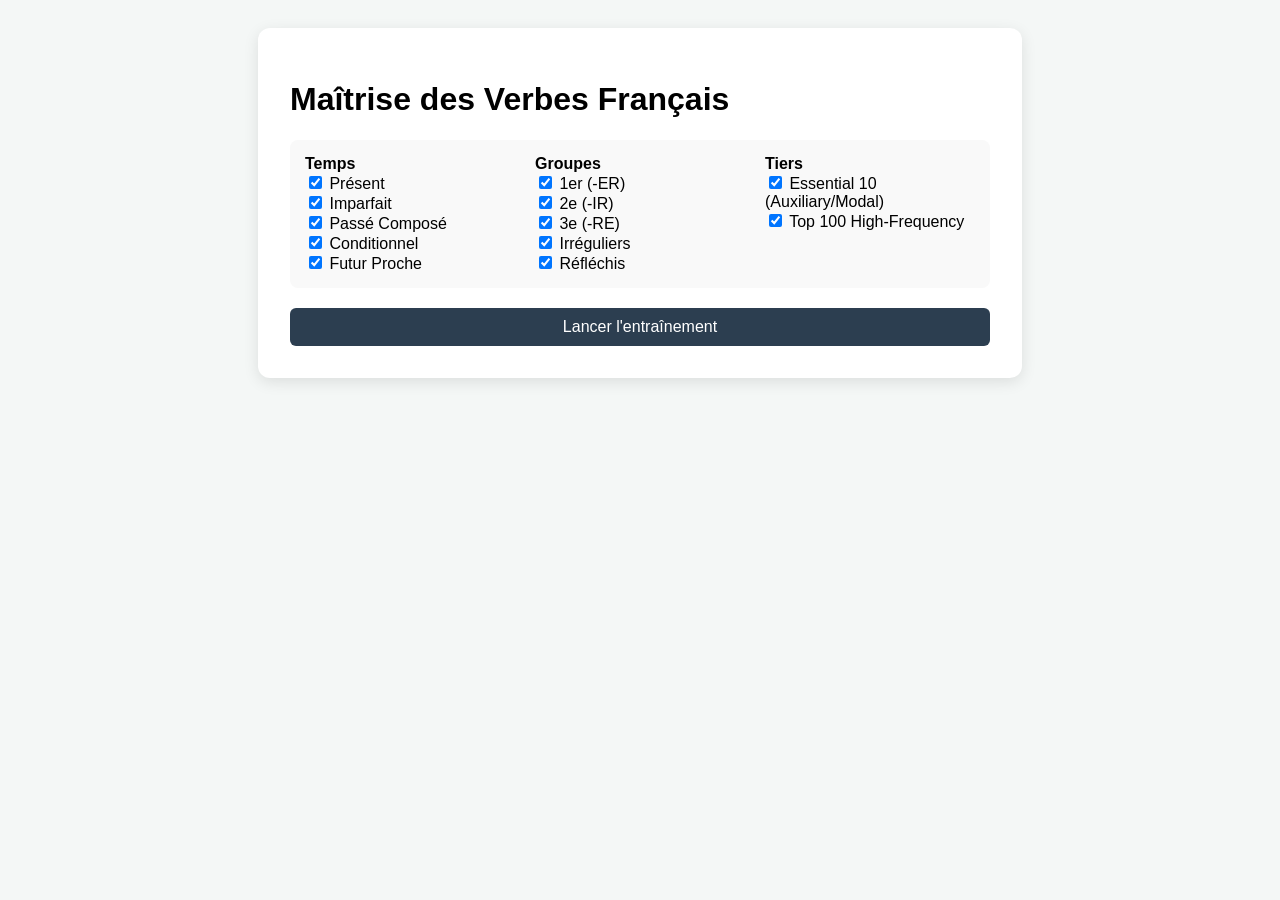
==== index.html @ e2873954 "Update and rename French Conjugation Drills v4.html to index.html" ====
<!doctype html>
<html lang="fr">
  <head>
    <meta charset="UTF-8" />
    <meta name="viewport" content="width=device-width, initial-scale=1.0" />
    <title>Maîtrise des Verbes Français</title>
    <style>
      :root {
        --primary: #2c3e50;
        --success: #27ae60;
        --error: #e74c3c;
        --bg: #f4f7f6;
        --accent: #3498db;
      }
      body {
        font-family: "Segoe UI", sans-serif;
        background: var(--bg);
        display: flex;
        justify-content: center;
        padding: 20px;
      }
      .container {
        background: white;
        padding: 2rem;
        border-radius: 12px;
        box-shadow: 0 4px 15px rgba(0, 0, 0, 0.1);
        width: 100%;
        max-width: 700px;
      }
      .dots-container {
        display: flex;
        justify-content: center;
        gap: 8px;
        margin: 10px 0;
      }
      .dot {
        width: 12px;
        height: 12px;
        border-radius: 50%;
        border: 2px solid #ddd;
        background-color: transparent;
        transition: all 0.3s ease;
      }
      .dot.filled {
        background-color: var(--success);
        border-color: var(--success);
      }
      .progress-container {
        width: 100%;
        background-color: #eee;
        border-radius: 10px;
        margin: 20px 0;
        height: 12px;
        overflow: hidden;
        box-shadow: inset 0 1px 3px rgba(0, 0, 0, 0.1);
      }

      .progress-bar {
        width: 0%;
        height: 100%;
        background-color: var(--accent);
        transition: width 0.4s ease;
      }
      .config-grid {
        display: grid;
        grid-template-columns: 1fr 1fr 1fr;
        gap: 20px;
        margin-bottom: 20px;
        background: #f9f9f9;
        padding: 15px;
        border-radius: 8px;
      }
      .hidden {
        display: none;
      }
      .btn {
        background: var(--primary);
        color: white;
        border: none;
        padding: 10px 20px;
        border-radius: 6px;
        cursor: pointer;
        width: 100%;
        font-size: 1rem;
      }
      .btn:hover {
        background: #34495e;
      }
      #drill {
        text-align: center;
      }
      #answer-input {
        width: 80%;
        padding: 12px;
        font-size: 1.2rem;
        border: 2px solid #ddd;
        border-radius: 8px;
        margin: 20px 0;
      }
      .feedback {
        font-weight: bold;
        margin: 15px 0;
        min-height: 1.2rem;
      }
      table {
        width: 100%;
        border-collapse: collapse;
        margin-top: 20px;
      }
      th,
      td {
        border: 1px solid #ddd;
        padding: 10px;
        text-align: left;
      }
      .current-row {
        background: #e8f4fd;
        font-weight: bold;
        color: var(--accent);
      }
      /* Responsive adjustments */
      @media (max-width: 600px) {
        body {
          padding: 10px;
        }

        .grid {
          grid-template-columns: 1fr; /* Stack checkboxes vertically */
        }

        #sentence {
          font-size: 1.2rem; /* Make text readable on small screens */
        }

        .btn {
          width: 100%; /* Full width buttons for easy thumb-tapping */
          padding: 15px;
        }

        table {
          font-size: 0.9rem; /* Slightly smaller text for the table */
        }

        .dots-container {
          gap: 5px;
        }
      }
    </style>
  </head>
  <body>
    <div class="container">
      <div id="setup">
        <h1>Maîtrise des Verbes Français</h1>
        <div class="config-grid">
          <div class="col">
            <strong>Temps</strong>
            <div id="tenses-list">
              <label
                ><input
                  type="checkbox"
                  class="tense-opt"
                  value="present"
                  checked
                />
                Présent</label
              ><br />
              <label
                ><input
                  type="checkbox"
                  class="tense-opt"
                  value="imparfait"
                  checked
                />
                Imparfait</label
              ><br />
              <label
                ><input
                  type="checkbox"
                  class="tense-opt"
                  value="passe_compose"
                  checked
                />
                Passé Composé</label
              ><br />
              <label
                ><input
                  type="checkbox"
                  class="tense-opt"
                  value="conditionnel"
                  checked
                />
                Conditionnel</label
              ><br />
              <label
                ><input
                  type="checkbox"
                  class="tense-opt"
                  value="futur_proche"
                  checked
                />
                Futur Proche</label
              >
            </div>
          </div>
          <div class="col">
            <strong>Groupes</strong>
            <div id="groups-list">
              <label
                ><input type="checkbox" class="group-opt" value="er" checked />
                1er (-ER)</label
              ><br />
              <label
                ><input type="checkbox" class="group-opt" value="ir" checked />
                2e (-IR)</label
              ><br />
              <label
                ><input type="checkbox" class="group-opt" value="re" checked />
                3e (-RE)</label
              ><br />
              <label
                ><input
                  type="checkbox"
                  class="group-opt"
                  value="irreg"
                  checked
                />
                Irréguliers</label
              ><br />
              <label
                ><input
                  type="checkbox"
                  class="group-opt"
                  value="reflexive"
                  checked
                />
                Réfléchis</label
              >
            </div>
          </div>
          <div class="col">
            <strong>Tiers</strong>
            <div id="tier-checkboxes">Loading tiers...</div>
          </div>
        </div>
        <button class="btn" onclick="startDrill()">
          Lancer l'entraînement
        </button>
      </div>

      <div id="drill" class="hidden">
        <h2 id="verb-info">Verb (Tense)</h2>
        <div class="progress-container">
          <div id="progress-bar" class="progress-bar"></div>
        </div>
        <p
          id="sentence"
          style="font-size: 1.3rem; color: var(--primary); font-weight: 500"
        >
          Sentence goes here...
        </p>
        <div id="mastery-dots" class="dots-container"></div>
        <input
          type="text"
          id="answer-input"
          autocomplete="off"
          placeholder="Tapez la réponse..."
        />
        <div id="feedback" class="feedback"></div>
        <button class="btn" id="check-btn" onclick="checkAnswer()">
          Vérifier
        </button>
        <button class="btn hidden" id="next-btn" onclick="nextQuestion()">
          Suivant
        </button>

        <div id="table-container" class="hidden">
          <table>
            <thead>
              <tr>
                <th>Pronom</th>
                <th>Conjugaison</th>
              </tr>
            </thead>
            <tbody id="table-body"></tbody>
          </table>
          <button
            id="reset-btn"
            class="btn-small"
            onclick="resetCurrentMastery()"
            style="margin-top: 10px; font-size: 0.8rem; opacity: 0.7"
          >
            Réinitialiser la maîtrise (Reset)
          </button>
        </div>
      </div>
    </div>

    <script>
      let globalData = {};
      let currentQ = null;
      let deck = [];
      let initialDeckSize = 0;
      let isCorrectionMode = false;
      let isMastered = false;

      // Load config and generate tiers
      async function loadConfig() {
        try {
          const response = await fetch("verbs.json");
          globalData = await response.json();

          const tierContainer = document.getElementById("tier-checkboxes");
          if (tierContainer) {
            tierContainer.innerHTML = "";
            for (let tierKey in globalData.tiers) {
              const label = document.createElement("label");
              label.style.display = "block";
              label.innerHTML = `<input type="checkbox" class="tier-opt" value="${tierKey}" checked> ${globalData.tiers[tierKey].label}`;
              tierContainer.appendChild(label);
            }
          }
        } catch (e) {
          console.error("Critical Error: verbs.json not found or invalid.", e);
        }
      }

      window.onload = loadConfig;

      function startDrill() {
        const tenses = Array.from(
          document.querySelectorAll(".tense-opt:checked"),
        ).map((cb) => cb.value);
        const groups = Array.from(
          document.querySelectorAll(".group-opt:checked"),
        ).map((cb) => cb.value);
        const tiers = Array.from(
          document.querySelectorAll(".tier-opt:checked"),
        ).map((cb) => cb.value);

        // Filter the pool
        const pool = globalData.questions.filter(
          (q) =>
            tenses.includes(q.t) &&
            groups.includes(q.g) &&
            tiers.includes(q.tier),
        );

        if (pool.length === 0)
          return alert("Aucune question trouvée pour cette sélection.");

        deck = pool.sort(() => Math.random() - 0.5);
        initialDeckSize = deck.length;

        document.getElementById("setup").classList.add("hidden");
        document.getElementById("drill").classList.remove("hidden");

        updateProgressBar();
        nextQuestion();
      }

      function resetCurrentMastery() {
        if (!currentQ) return;

        // Confirm with the user so they don't click it by accident
        const confirmReset = confirm(
          `Voulez-vous réinitialiser la maîtrise pour "${currentQ.v}" (${currentQ.p}) ?`,
        );

        if (confirmReset) {
          const storageKey = `mastery_${currentQ.v}_${currentQ.t}_${currentQ.p}`;
          localStorage.removeItem(storageKey);

          // Update the UI immediately so the dots disappear
          updateMasteryUI();

          // Visual feedback
          document.getElementById("feedback").innerText =
            "Maîtrise réinitialisée.";
          document.getElementById("feedback").style.color = "gray";
        }
      }

      function nextQuestion() {
        if (deck.length === 0) {
          alert("Session terminée !");
          return location.reload();
        }

        // Reset flags and button text
        isCorrectionMode = false;
        document.getElementById("check-btn").innerText = "Vérifier";

        currentQ = deck.pop();

        // Check Mastery
        const storageKey = `mastery_${currentQ.v}_${currentQ.t}_${currentQ.p}`;
        const score = parseInt(localStorage.getItem(storageKey)) || 0;
        const inputField = document.getElementById("answer-input");

        isMastered = score >= 5;

        // Standard UI Reset
        document.getElementById("sentence").innerText = currentQ.s;
        document.getElementById("verb-info").innerText =
          `${currentQ.v} (${currentQ.t}, ${currentQ.p})`;
        document.getElementById("feedback").innerText = "";
        document.getElementById("table-container").classList.add("hidden");

        if (isMastered) {
          // SPEED MODE: Auto-fill and prep for immediate next
          const lookupPronoun = currentQ.p === "j'" ? "je" : currentQ.p;
          const correct =
            globalData.tiers[currentQ.tier].verbs[currentQ.v][currentQ.t][
              lookupPronoun
            ];

          inputField.value = correct;
          document.getElementById("feedback").innerText =
            "Maîtrisé ! (Entrée pour continuer)";
          document.getElementById("feedback").style.color = "var(--success)";

          document.getElementById("check-btn").classList.add("hidden");
          document.getElementById("next-btn").classList.remove("hidden");
        } else {
          // STANDARD MODE: Empty input and show verify button
          inputField.value = "";
          document.getElementById("check-btn").classList.remove("hidden");
          document.getElementById("next-btn").classList.add("hidden");
        }

        updateProgressBar();
        updateMasteryUI();
        inputField.focus();
      }

      function checkAnswer() {
        try {
          const inputField = document.getElementById("answer-input");
          const input = inputField.value.trim().toLowerCase();

          // Handle j' vs je lookup
          const lookupPronoun = currentQ.p === "j'" ? "je" : currentQ.p;
          const correct =
            globalData.tiers[currentQ.tier].verbs[currentQ.v][currentQ.t][
              lookupPronoun
            ].toLowerCase();
          const storageKey = `mastery_${currentQ.v}_${currentQ.t}_${currentQ.p}`;
          const feedback = document.getElementById("feedback");

          if (input === correct) {
            feedback.innerText = isCorrectionMode
              ? "Bien corrigé !"
              : "Correct !";
            feedback.style.color = "var(--success)";

            // Only reward if not in correction mode
            if (!isCorrectionMode) {
              let score = parseInt(localStorage.getItem(storageKey)) || 0;
              if (score < 5) localStorage.setItem(storageKey, score + 1);
            }

            document.getElementById("check-btn").classList.add("hidden");
            document.getElementById("next-btn").classList.remove("hidden");
            isCorrectionMode = false;
          } else {
            feedback.innerText = `Incorrect. C'était : ${correct}. Tapez la réponse pour continuer.`;
            feedback.style.color = "var(--error)";

            // PENALTY: Reset to zero
            localStorage.setItem(storageKey, 0);

            inputField.value = "";
            inputField.focus();
            isCorrectionMode = true;
            document.getElementById("check-btn").innerText = "Corriger";
          }

          updateMasteryUI();
          showTable();
        } catch (err) {
          console.error("Check Answer failed:", err);
        }
      }

      function updateMasteryUI() {
        const container = document.getElementById("mastery-dots");
        if (!container || !currentQ) return;
        container.innerHTML = "";
        const storageKey = `mastery_${currentQ.v}_${currentQ.t}_${currentQ.p}`;
        const score = parseInt(localStorage.getItem(storageKey)) || 0;

        for (let i = 1; i <= 5; i++) {
          const dot = document.createElement("div");
          dot.className = i <= score ? "dot filled" : "dot";
          container.appendChild(dot);
        }
      }

      function updateProgressBar() {
        const bar = document.getElementById("progress-bar");
        if (!bar) return;
        const progress =
          ((initialDeckSize - deck.length) / initialDeckSize) * 100;
        bar.style.width = progress + "%";
      }

      function showTable() {
        const body = document.getElementById("table-body");
        const container = document.getElementById("table-container");
        if (!body || !container) return;

        body.innerHTML = "";
        const conjSet =
          globalData.tiers[currentQ.tier].verbs[currentQ.v][currentQ.t];

        // Define the grouped rows we want to display
        const displayGroups = [
          { label: "je / j'", keys: ["je", "j'"] },
          { label: "tu", keys: ["tu"] },
          { label: "il / elle / on", keys: ["il", "elle", "on"] },
          { label: "nous", keys: ["nous"] },
          { label: "vous", keys: ["vous"] },
          { label: "ils / elles", keys: ["ils", "elles"] },
        ];

        displayGroups.forEach((group) => {
          // Find which key exists in JSON, specifically checking for je if j' is requested
          const activeKey = group.keys.find(
            (k) => conjSet[k] || (k === "j'" && conjSet["je"]),
          );

          if (activeKey) {
            const row = document.createElement("tr");

            // Highlight row if the current question's pronoun is in this group
            if (group.keys.includes(currentQ.p)) {
              row.className = "current-row";
            }

            // Use 'je' value for 'j'' if necessary
            const displayValue =
              activeKey === "j'" && !conjSet["j'"]
                ? conjSet["je"]
                : conjSet[activeKey];

            row.innerHTML = `<td>${group.label}</td><td>${displayValue}</td>`;
            body.appendChild(row);
          }
        });

        container.classList.remove("hidden");
      }

      document
        .getElementById("answer-input")
        .addEventListener("keypress", (e) => {
          if (e.key === "Enter") {
            const checkBtnHidden = document
              .getElementById("check-btn")
              .classList.contains("hidden");

            // If mastered OR we've already successfully checked, move to next
            if (isMastered || checkBtnHidden) {
              nextQuestion();
            } else {
              checkAnswer();
            }
          }
        });
    </script>
  </body>
</html>
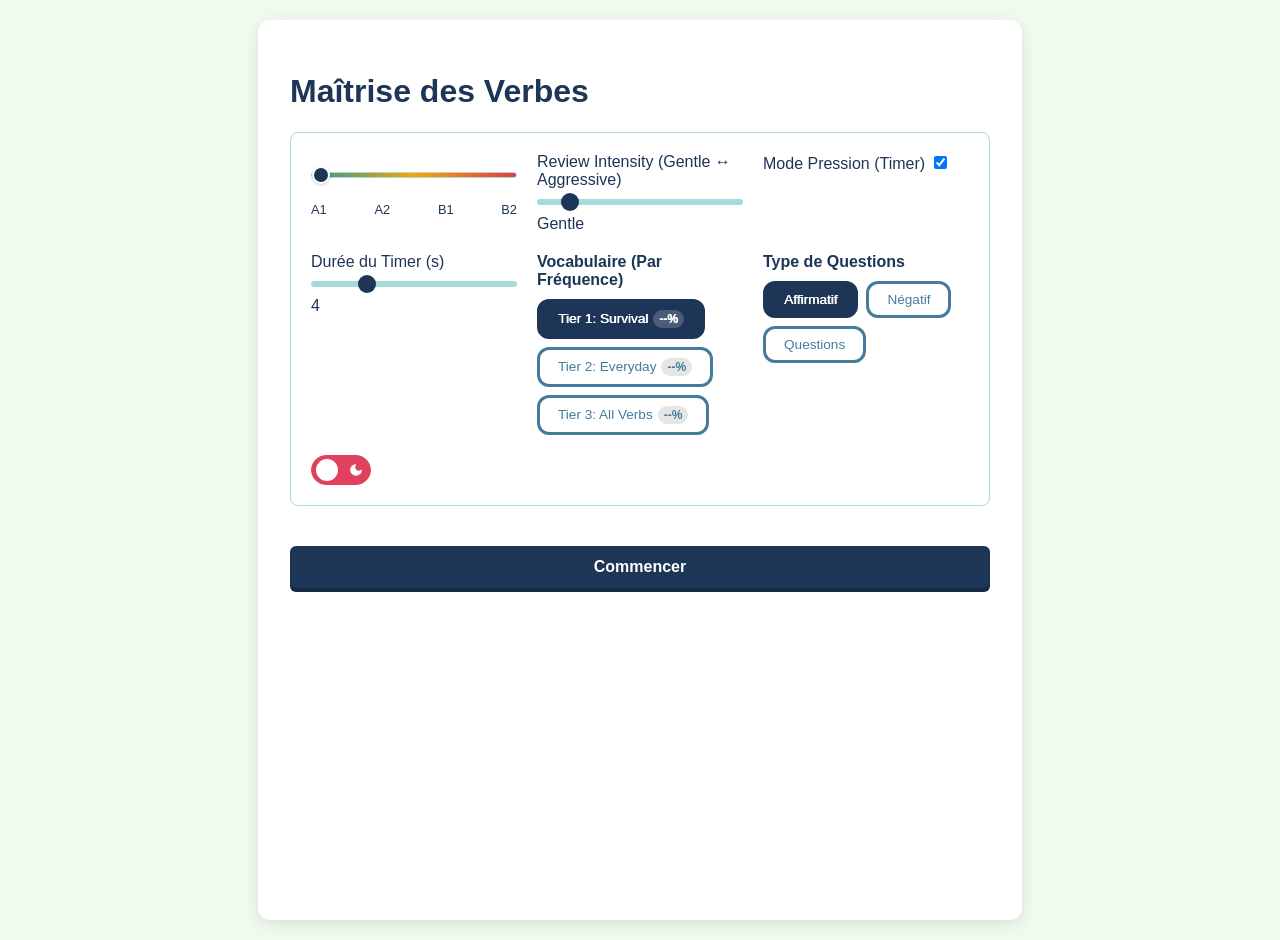
==== commit f7417e6e: "Add files via upload" ====
--- a/index.html
+++ b/index.html
@@ -3,278 +3,132 @@
   <head>
     <meta charset="UTF-8" />
     <meta name="viewport" content="width=device-width, initial-scale=1.0" />
+    <script>
+      (function () {
+        const saved = localStorage.getItem("french_theme");
+        const system = window.matchMedia("(prefers-color-scheme: dark)").matches;
+        if (saved === "dark" || (!saved && system)) {
+          document.documentElement.classList.add("dark-mode");
+        }
+      })();
+    </script>
+    <link rel="stylesheet" href="style.css" />
+
     <title>Maîtrise des Verbes Français</title>
-    <style>
-      :root {
-        --primary: #2c3e50;
-        --success: #27ae60;
-        --error: #e74c3c;
-        --bg: #f4f7f6;
-        --accent: #3498db;
-      }
-      body {
-        font-family: "Segoe UI", sans-serif;
-        background: var(--bg);
-        display: flex;
-        justify-content: center;
-        padding: 20px;
-      }
-      .container {
-        background: white;
-        padding: 2rem;
-        border-radius: 12px;
-        box-shadow: 0 4px 15px rgba(0, 0, 0, 0.1);
-        width: 100%;
-        max-width: 700px;
-      }
-      .dots-container {
-        display: flex;
-        justify-content: center;
-        gap: 8px;
-        margin: 10px 0;
-      }
-      .dot {
-        width: 12px;
-        height: 12px;
-        border-radius: 50%;
-        border: 2px solid #ddd;
-        background-color: transparent;
-        transition: all 0.3s ease;
-      }
-      .dot.filled {
-        background-color: var(--success);
-        border-color: var(--success);
-      }
-      .progress-container {
-        width: 100%;
-        background-color: #eee;
-        border-radius: 10px;
-        margin: 20px 0;
-        height: 12px;
-        overflow: hidden;
-        box-shadow: inset 0 1px 3px rgba(0, 0, 0, 0.1);
-      }
-
-      .progress-bar {
-        width: 0%;
-        height: 100%;
-        background-color: var(--accent);
-        transition: width 0.4s ease;
-      }
-      .config-grid {
-        display: grid;
-        grid-template-columns: 1fr 1fr 1fr;
-        gap: 20px;
-        margin-bottom: 20px;
-        background: #f9f9f9;
-        padding: 15px;
-        border-radius: 8px;
-      }
-      .hidden {
-        display: none;
-      }
-      .btn {
-        background: var(--primary);
-        color: white;
-        border: none;
-        padding: 10px 20px;
-        border-radius: 6px;
-        cursor: pointer;
-        width: 100%;
-        font-size: 1rem;
-      }
-      .btn:hover {
-        background: #34495e;
-      }
-      #drill {
-        text-align: center;
-      }
-      #answer-input {
-        width: 80%;
-        padding: 12px;
-        font-size: 1.2rem;
-        border: 2px solid #ddd;
-        border-radius: 8px;
-        margin: 20px 0;
-      }
-      .feedback {
-        font-weight: bold;
-        margin: 15px 0;
-        min-height: 1.2rem;
-      }
-      table {
-        width: 100%;
-        border-collapse: collapse;
-        margin-top: 20px;
-      }
-      th,
-      td {
-        border: 1px solid #ddd;
-        padding: 10px;
-        text-align: left;
-      }
-      .current-row {
-        background: #e8f4fd;
-        font-weight: bold;
-        color: var(--accent);
-      }
-      /* Responsive adjustments */
-      @media (max-width: 600px) {
-        body {
-          padding: 10px;
-        }
-
-        .grid {
-          grid-template-columns: 1fr; /* Stack checkboxes vertically */
-        }
-
-        #sentence {
-          font-size: 1.2rem; /* Make text readable on small screens */
-        }
-
-        .btn {
-          width: 100%; /* Full width buttons for easy thumb-tapping */
-          padding: 15px;
-        }
-
-        table {
-          font-size: 0.9rem; /* Slightly smaller text for the table */
-        }
-
-        .dots-container {
-          gap: 5px;
-        }
-      }
-    </style>
   </head>
-  <body>
+  <body class="preload">
     <div class="container">
       <div id="setup">
-        <h1>Maîtrise des Verbes Français</h1>
+        <h1>Maîtrise des Verbes</h1>
         <div class="config-grid">
+          <div class="col" data-purpose="cefr-level-selection">
+            <input type="range" id="cefr-level-slider" min="0" max="3" step="1" value="0" />
+            <div style="display: flex; justify-content: space-between; font-size: 0.8rem; margin-top: 5px">
+              <span>A1</span>
+              <span>A2</span>
+              <span>B1</span>
+              <span>B2</span>
+            </div>
+          </div>
+          <div class="setting-item">
+            <label>Review Intensity (Gentle ↔ Aggressive)</label>
+            <input type="range" id="intensity-slider" min="1" max="9" value="2" step="1" />
+            <span id="intensity-val">Gentle</span>
+          </div>
+          <div class="setting-item">
+            <label>Mode Pression (Timer)</label>
+            <input type="checkbox" id="pressure-toggle" checked />
+          </div>
+          <div class="setting-item" id="timer-setting">
+            <label>Durée du Timer (s)</label>
+            <input type="range" id="timer-slider" min="2" max="10" value="4" step="1" />
+            <span id="timer-val">4</span>
+          </div>
           <div class="col">
-            <strong>Temps</strong>
-            <div id="tenses-list">
-              <label
-                ><input
-                  type="checkbox"
-                  class="tense-opt"
-                  value="present"
-                  checked
-                />
-                Présent</label
-              ><br />
-              <label
-                ><input
-                  type="checkbox"
-                  class="tense-opt"
-                  value="imparfait"
-                  checked
-                />
-                Imparfait</label
-              ><br />
-              <label
-                ><input
-                  type="checkbox"
-                  class="tense-opt"
-                  value="passe_compose"
-                  checked
-                />
-                Passé Composé</label
-              ><br />
-              <label
-                ><input
-                  type="checkbox"
-                  class="tense-opt"
-                  value="conditionnel"
-                  checked
-                />
-                Conditionnel</label
-              ><br />
-              <label
-                ><input
-                  type="checkbox"
-                  class="tense-opt"
-                  value="futur_proche"
-                  checked
-                />
-                Futur Proche</label
-              >
+            <strong>Vocabulaire (Par Fréquence)</strong>
+            <div id="type-filters" class="filter-button-group">
+              <button class="filter-btn" data-id="tier_1" onclick="toggleFilter('tier_1')">Tier 1: Survival<span class="mastery-badge">--%</span></button>
+              <button class="filter-btn" data-id="tier_2" onclick="toggleFilter('tier_2')">Tier 2: Everyday<span class="mastery-badge">--%</span></button>
+              <button class="filter-btn" data-id="tier_3_all" onclick="toggleFilter('tier_3_all')">Tier 3: All Verbs<span class="mastery-badge">--%</span></button>
             </div>
           </div>
           <div class="col">
-            <strong>Groupes</strong>
-            <div id="groups-list">
-              <label
-                ><input type="checkbox" class="group-opt" value="er" checked />
-                1er (-ER)</label
-              ><br />
-              <label
-                ><input type="checkbox" class="group-opt" value="ir" checked />
-                2e (-IR)</label
-              ><br />
-              <label
-                ><input type="checkbox" class="group-opt" value="re" checked />
-                3e (-RE)</label
-              ><br />
-              <label
-                ><input
-                  type="checkbox"
-                  class="group-opt"
-                  value="irreg"
-                  checked
-                />
-                Irréguliers</label
-              ><br />
-              <label
-                ><input
-                  type="checkbox"
-                  class="group-opt"
-                  value="reflexive"
-                  checked
-                />
-                Réfléchis</label
-              >
+            <strong>Type de Questions</strong>
+            <div id="question-type-filters" class="filter-button-group">
+              <button class="filter-btn" data-id="affirmative" onclick="toggleSentenceType('affirmative')">Affirmatif</button>
+              <button class="filter-btn" data-id="negative" onclick="toggleSentenceType('negative')">Négatif</button>
+              <button class="filter-btn" data-id="question" onclick="toggleSentenceType('question')">Questions</button>
             </div>
           </div>
-          <div class="col">
-            <strong>Tiers</strong>
-            <div id="tier-checkboxes">Loading tiers...</div>
-          </div>
-        </div>
-        <button class="btn" onclick="startDrill()">
-          Lancer l'entraînement
-        </button>
+          <div class="theme-switch">
+            <input type="checkbox" id="toggle" onclick="toggleDarkMode()" />
+            <label for="toggle">
+              <div class="icons">
+                <svg
+                  class="sun"
+                  xmlns="http://www.w3.org/2000/svg"
+                  viewBox="0 0 24 24"
+                  fill="currentColor"
+                  stroke="currentColor"
+                  stroke-width="2"
+                  stroke-linecap="round"
+                  stroke-linejoin="round"
+                >
+                  <circle cx="12" cy="12" r="5"></circle>
+                  <line x1="12" y1="1" x2="12" y2="3"></line>
+                  <line x1="12" y1="21" x2="12" y2="23"></line>
+                  <line x1="4.22" y1="4.22" x2="5.64" y2="5.64"></line>
+                  <line x1="18.36" y1="18.36" x2="19.78" y2="19.78"></line>
+                  <line x1="1" y1="12" x2="3" y2="12"></line>
+                  <line x1="21" y1="12" x2="23" y2="12"></line>
+                  <line x1="4.22" y1="19.78" x2="5.64" y2="18.36"></line>
+                  <line x1="18.36" y1="5.64" x2="19.78" y2="4.22"></line>
+                </svg>
+                <svg
+                  class="moon"
+                  xmlns="http://www.w3.org/2000/svg"
+                  viewBox="0 0 24 24"
+                  fill="currentColor"
+                  stroke="currentColor"
+                  stroke-width="2"
+                  stroke-linecap="round"
+                  stroke-linejoin="round"
+                >
+                  <path d="M21 12.79A9 9 0 1 1 11.21 3 7 7 0 0 0 21 12.79z"></path>
+                </svg>
+              </div>
+            </label>
+          </div>
+        </div>
+        <button class="btn" onclick="startDrill()">Commencer</button>
       </div>
 
       <div id="drill" class="hidden">
-        <h2 id="verb-info">Verb (Tense)</h2>
-        <div class="progress-container">
-          <div id="progress-bar" class="progress-bar"></div>
-        </div>
-        <p
-          id="sentence"
-          style="font-size: 1.3rem; color: var(--primary); font-weight: 500"
-        >
-          Sentence goes here...
-        </p>
-        <div id="mastery-dots" class="dots-container"></div>
-        <input
-          type="text"
-          id="answer-input"
-          autocomplete="off"
-          placeholder="Tapez la réponse..."
-        />
+        <div id="scenario-display" class="scenario-badge">📍 Situation générale</div>
+        <div style="display: flex; justify-content: space-between; align-items: center; margin-bottom: 10px;">
+          <h2 id="verb-info" style="margin: 0;">Verb (Tense)</h2>
+          <div id="audio-warning" class="hidden" onclick="document.getElementById('audio-modal').classList.remove('hidden')" title="Audio non disponible - Cliquez pour réparer" style="cursor: pointer; color: var(--error);">
+            <svg xmlns="http://www.w3.org/2000/svg" width="28" height="28" viewBox="0 0 24 24" fill="none" stroke="currentColor" stroke-width="2" stroke-linecap="round" stroke-linejoin="round"><path d="M11 5L6 9H2v6h4l5 4V5z"></path><line x1="23" y1="9" x2="17" y2="15"></line><line x1="17" y1="9" x2="23" y2="15"></line></svg>
+          </div>
+        </div>
+        <p id="sentence-display">Sentence goes here...</p>
+
+        <p id="translation-display" class="hidden" style="font-style: italic; opacity: 0.8">Translation goes here...</p>
+
+        <div id="timer-container" class="timer-bar-container hidden">
+          <div id="timer-fill" class="timer-bar-fill"></div>
+        </div>
+
+        <div id="mastery-dots" style="display: flex; gap: 5px; justify-content: center; margin-bottom: 10px"></div>
+        <input type="text" id="answer-input" autocomplete="off" placeholder="Tapez votre réponse ici..." />
         <div id="feedback" class="feedback"></div>
-        <button class="btn" id="check-btn" onclick="checkAnswer()">
-          Vérifier
-        </button>
-        <button class="btn hidden" id="next-btn" onclick="nextQuestion()">
-          Suivant
-        </button>
+        <div class="button-group">
+          <button class="btn" id="check-btn" onclick="checkAnswer()">Vérifier</button>
+          <button class="btn hidden" id="next-btn">Suivant</button>
+        </div>
 
         <div id="table-container" class="hidden">
-          <table>
+          <table id="conjugation-table">
             <thead>
               <tr>
                 <th>Pronom</th>
@@ -283,290 +137,77 @@
             </thead>
             <tbody id="table-body"></tbody>
           </table>
-          <button
-            id="reset-btn"
-            class="btn-small"
-            onclick="resetCurrentMastery()"
-            style="margin-top: 10px; font-size: 0.8rem; opacity: 0.7"
-          >
-            Réinitialiser la maîtrise (Reset)
-          </button>
-        </div>
+        </div>
+
+        <!-- Audio Warning Modal -->
+        <div id="audio-modal" class="modal hidden">
+          <div class="modal-content">
+            <span class="close-btn" onclick="document.getElementById('audio-modal').classList.add('hidden')">&times;</span>
+            <h2>Voix Française Introuvable</h2>
+            <p>Votre navigateur ou système d'exploitation ne possède pas de module de synthèse vocale (TTS) français installé par défaut.</p>
+            <h3>Pour les utilisateurs Windows :</h3>
+            <ol>
+              <li>Ouvrez les <strong>Paramètres</strong> Windows.</li>
+              <li>Allez dans <strong>Heure et langue</strong> > <strong>Voix</strong> (ou Téléchargement de voix).</li>
+              <li>Cliquez sur <strong>Ajouter des voix</strong>.</li>
+              <li>Cherchez et installez <strong>Français (France)</strong>.</li>
+              <li>Une fois terminé, redémarrez ce navigateur.</li>
+            </ol>
+            <h3>Pour les utilisateurs Mac / Safari :</h3>
+            <p>Allez dans <strong>Préférences Système</strong> > <strong>Accessibilité</strong> > <strong>Contenu énoncé</strong> et ajoutez une voix française de haute qualité.</p>
+          </div>
+        </div>
+
       </div>
     </div>
 
+    <!-- Synchronous UI Hydration to prevent First Paint Flicker -->
     <script>
-      let globalData = {};
-      let currentQ = null;
-      let deck = [];
-      let initialDeckSize = 0;
-      let isCorrectionMode = false;
-      let isMastered = false;
-
-      // Load config and generate tiers
-      async function loadConfig() {
+      (function() {
         try {
-          const response = await fetch("verbs.json");
-          globalData = await response.json();
-
-          const tierContainer = document.getElementById("tier-checkboxes");
-          if (tierContainer) {
-            tierContainer.innerHTML = "";
-            for (let tierKey in globalData.tiers) {
-              const label = document.createElement("label");
-              label.style.display = "block";
-              label.innerHTML = `<input type="checkbox" class="tier-opt" value="${tierKey}" checked> ${globalData.tiers[tierKey].label}`;
-              tierContainer.appendChild(label);
-            }
-          }
-        } catch (e) {
-          console.error("Critical Error: verbs.json not found or invalid.", e);
-        }
-      }
-
-      window.onload = loadConfig;
-
-      function startDrill() {
-        const tenses = Array.from(
-          document.querySelectorAll(".tense-opt:checked"),
-        ).map((cb) => cb.value);
-        const groups = Array.from(
-          document.querySelectorAll(".group-opt:checked"),
-        ).map((cb) => cb.value);
-        const tiers = Array.from(
-          document.querySelectorAll(".tier-opt:checked"),
-        ).map((cb) => cb.value);
-
-        // Filter the pool
-        const pool = globalData.questions.filter(
-          (q) =>
-            tenses.includes(q.t) &&
-            groups.includes(q.g) &&
-            tiers.includes(q.tier),
-        );
-
-        if (pool.length === 0)
-          return alert("Aucune question trouvée pour cette sélection.");
-
-        deck = pool.sort(() => Math.random() - 0.5);
-        initialDeckSize = deck.length;
-
-        document.getElementById("setup").classList.add("hidden");
-        document.getElementById("drill").classList.remove("hidden");
-
-        updateProgressBar();
-        nextQuestion();
-      }
-
-      function resetCurrentMastery() {
-        if (!currentQ) return;
-
-        // Confirm with the user so they don't click it by accident
-        const confirmReset = confirm(
-          `Voulez-vous réinitialiser la maîtrise pour "${currentQ.v}" (${currentQ.p}) ?`,
-        );
-
-        if (confirmReset) {
-          const storageKey = `mastery_${currentQ.v}_${currentQ.t}_${currentQ.p}`;
-          localStorage.removeItem(storageKey);
-
-          // Update the UI immediately so the dots disappear
-          updateMasteryUI();
-
-          // Visual feedback
-          document.getElementById("feedback").innerText =
-            "Maîtrise réinitialisée.";
-          document.getElementById("feedback").style.color = "gray";
-        }
-      }
-
-      function nextQuestion() {
-        if (deck.length === 0) {
-          alert("Session terminée !");
-          return location.reload();
-        }
-
-        // Reset flags and button text
-        isCorrectionMode = false;
-        document.getElementById("check-btn").innerText = "Vérifier";
-
-        currentQ = deck.pop();
-
-        // Check Mastery
-        const storageKey = `mastery_${currentQ.v}_${currentQ.t}_${currentQ.p}`;
-        const score = parseInt(localStorage.getItem(storageKey)) || 0;
-        const inputField = document.getElementById("answer-input");
-
-        isMastered = score >= 5;
-
-        // Standard UI Reset
-        document.getElementById("sentence").innerText = currentQ.s;
-        document.getElementById("verb-info").innerText =
-          `${currentQ.v} (${currentQ.t}, ${currentQ.p})`;
-        document.getElementById("feedback").innerText = "";
-        document.getElementById("table-container").classList.add("hidden");
-
-        if (isMastered) {
-          // SPEED MODE: Auto-fill and prep for immediate next
-          const lookupPronoun = currentQ.p === "j'" ? "je" : currentQ.p;
-          const correct =
-            globalData.tiers[currentQ.tier].verbs[currentQ.v][currentQ.t][
-              lookupPronoun
-            ];
-
-          inputField.value = correct;
-          document.getElementById("feedback").innerText =
-            "Maîtrisé ! (Entrée pour continuer)";
-          document.getElementById("feedback").style.color = "var(--success)";
-
-          document.getElementById("check-btn").classList.add("hidden");
-          document.getElementById("next-btn").classList.remove("hidden");
-        } else {
-          // STANDARD MODE: Empty input and show verify button
-          inputField.value = "";
-          document.getElementById("check-btn").classList.remove("hidden");
-          document.getElementById("next-btn").classList.add("hidden");
-        }
-
-        updateProgressBar();
-        updateMasteryUI();
-        inputField.focus();
-      }
-
-      function checkAnswer() {
-        try {
-          const inputField = document.getElementById("answer-input");
-          const input = inputField.value.trim().toLowerCase();
-
-          // Handle j' vs je lookup
-          const lookupPronoun = currentQ.p === "j'" ? "je" : currentQ.p;
-          const correct =
-            globalData.tiers[currentQ.tier].verbs[currentQ.v][currentQ.t][
-              lookupPronoun
-            ].toLowerCase();
-          const storageKey = `mastery_${currentQ.v}_${currentQ.t}_${currentQ.p}`;
-          const feedback = document.getElementById("feedback");
-
-          if (input === correct) {
-            feedback.innerText = isCorrectionMode
-              ? "Bien corrigé !"
-              : "Correct !";
-            feedback.style.color = "var(--success)";
-
-            // Only reward if not in correction mode
-            if (!isCorrectionMode) {
-              let score = parseInt(localStorage.getItem(storageKey)) || 0;
-              if (score < 5) localStorage.setItem(storageKey, score + 1);
-            }
-
-            document.getElementById("check-btn").classList.add("hidden");
-            document.getElementById("next-btn").classList.remove("hidden");
-            isCorrectionMode = false;
-          } else {
-            feedback.innerText = `Incorrect. C'était : ${correct}. Tapez la réponse pour continuer.`;
-            feedback.style.color = "var(--error)";
-
-            // PENALTY: Reset to zero
-            localStorage.setItem(storageKey, 0);
-
-            inputField.value = "";
-            inputField.focus();
-            isCorrectionMode = true;
-            document.getElementById("check-btn").innerText = "Corriger";
-          }
-
-          updateMasteryUI();
-          showTable();
-        } catch (err) {
-          console.error("Check Answer failed:", err);
-        }
-      }
-
-      function updateMasteryUI() {
-        const container = document.getElementById("mastery-dots");
-        if (!container || !currentQ) return;
-        container.innerHTML = "";
-        const storageKey = `mastery_${currentQ.v}_${currentQ.t}_${currentQ.p}`;
-        const score = parseInt(localStorage.getItem(storageKey)) || 0;
-
-        for (let i = 1; i <= 5; i++) {
-          const dot = document.createElement("div");
-          dot.className = i <= score ? "dot filled" : "dot";
-          container.appendChild(dot);
-        }
-      }
-
-      function updateProgressBar() {
-        const bar = document.getElementById("progress-bar");
-        if (!bar) return;
-        const progress =
-          ((initialDeckSize - deck.length) / initialDeckSize) * 100;
-        bar.style.width = progress + "%";
-      }
-
-      function showTable() {
-        const body = document.getElementById("table-body");
-        const container = document.getElementById("table-container");
-        if (!body || !container) return;
-
-        body.innerHTML = "";
-        const conjSet =
-          globalData.tiers[currentQ.tier].verbs[currentQ.v][currentQ.t];
-
-        // Define the grouped rows we want to display
-        const displayGroups = [
-          { label: "je / j'", keys: ["je", "j'"] },
-          { label: "tu", keys: ["tu"] },
-          { label: "il / elle / on", keys: ["il", "elle", "on"] },
-          { label: "nous", keys: ["nous"] },
-          { label: "vous", keys: ["vous"] },
-          { label: "ils / elles", keys: ["ils", "elles"] },
-        ];
-
-        displayGroups.forEach((group) => {
-          // Find which key exists in JSON, specifically checking for je if j' is requested
-          const activeKey = group.keys.find(
-            (k) => conjSet[k] || (k === "j'" && conjSet["je"]),
-          );
-
-          if (activeKey) {
-            const row = document.createElement("tr");
-
-            // Highlight row if the current question's pronoun is in this group
-            if (group.keys.includes(currentQ.p)) {
-              row.className = "current-row";
-            }
-
-            // Use 'je' value for 'j'' if necessary
-            const displayValue =
-              activeKey === "j'" && !conjSet["j'"]
-                ? conjSet["je"]
-                : conjSet[activeKey];
-
-            row.innerHTML = `<td>${group.label}</td><td>${displayValue}</td>`;
-            body.appendChild(row);
-          }
-        });
-
-        container.classList.remove("hidden");
-      }
-
-      document
-        .getElementById("answer-input")
-        .addEventListener("keypress", (e) => {
-          if (e.key === "Enter") {
-            const checkBtnHidden = document
-              .getElementById("check-btn")
-              .classList.contains("hidden");
-
-            // If mastered OR we've already successfully checked, move to next
-            if (isMastered || checkBtnHidden) {
-              nextQuestion();
-            } else {
-              checkAnswer();
-            }
-          }
-        });
+          var s = localStorage.getItem("french_settings");
+          var d = s ? JSON.parse(s) : {};
+          
+          if (d.cefr_level !== undefined) document.getElementById("cefr-level-slider").value = d.cefr_level;
+          
+          if (d.pressure_mode !== undefined) {
+            document.getElementById("pressure-toggle").checked = d.pressure_mode;
+            document.getElementById("timer-setting").style.display = d.pressure_mode ? "block" : "none";
+          }
+          
+          if (d.timer_duration !== undefined) {
+            var tmr = d.timer_duration / 1000;
+            document.getElementById("timer-slider").value = tmr;
+            document.getElementById("timer-val").innerText = tmr;
+          }
+          
+          if (d.fsrs_penalty !== undefined) {
+            var val = 10 - Math.round(d.fsrs_penalty * 10);
+            document.getElementById("intensity-slider").value = val;
+            var labels = ["", "Very Gentle", "Gentle", "Relaxed", "Moderate", "Balanced", "Firm", "Strict", "Hard", "Vicious"];
+            document.getElementById("intensity-val").innerText = labels[val];
+          }
+          
+          if (d.cached_mastery) {
+            ["tier_1", "tier_2", "tier_3_all"].forEach(function(cat) {
+              var btn = document.querySelector('button[data-id="' + cat + '"] .mastery-badge');
+              if (btn) btn.innerText = d.cached_mastery[cat] !== "--" ? d.cached_mastery[cat] + "%" : "--%";
+            });
+          }
+          
+          var activeTiers = d.curriculumTiers || ["tier_1"];
+          document.querySelectorAll('#type-filters .filter-btn').forEach(function(btn) {
+            if (activeTiers.includes(btn.getAttribute('data-id'))) btn.classList.add('active');
+          });
+          
+          var activeSentences = d.sentenceTypes || ["affirmative"];
+          document.querySelectorAll('#question-type-filters .filter-btn').forEach(function(btn) {
+             if (activeSentences.includes(btn.getAttribute('data-id'))) btn.classList.add('active');
+          });
+        } catch(e) {}
+      })();
     </script>
+    <script src="audioService.js" defer></script>
+    <script src="script.js" defer></script>
   </body>
 </html>
--- a/style.css
+++ b/style.css
@@ -0,0 +1,640 @@
+/* 1. VARIABLES & THEMES */
+body.preload .filter-btn {
+  transition: none !important;
+}
+:root {
+  --bg: #f1faee;
+  --bg-page: #f1faee;
+  --container: #ffffff;
+  --bg-container: #ffffff;
+  --primary: #1d3557;
+  --accent: #457b9d;
+  --border: #a8dadc;
+  --error: #e63946;
+  --text: #1d3557;
+  --text-main: #1d3557;
+  --text-muted: #457b9d;
+  --success: #2a9d8f;
+  --transition: 0.3s ease;
+}
+
+.dark-mode {
+  --bg: #121212;
+  --bg-page: #121212;
+  --container: #1e1e1e;
+  --bg-container: #1e1e1e;
+
+  --text: #f1faee; /* Light Mint text */
+  --text-main: #f1faee;
+  --text-muted: #a8dadc;
+
+  --border: #457b9d;
+  --primary: #457b9d; /* Slightly lighter blue for buttons in dark */
+  --accent: #a8dadc;
+  --success: #2ecc71;
+  --error: #e63946;
+}
+
+/* 2. CORE LAYOUT */
+body {
+  font-family: "Segoe UI", sans-serif;
+  background-color: var(--bg); /* Removed !important */
+  color: var(--text);
+  display: flex;
+  justify-content: center;
+  padding: 20px;
+  min-height: 100vh;
+  margin: 0;
+  transition:
+    background-color var(--transition),
+    color var(--transition);
+}
+
+.container {
+  background-color: var(--container); /* Use variable instead of #fff */
+  padding: 2rem;
+  border-radius: 12px;
+  box-shadow: 0 4px 15px rgba(0, 0, 0, 0.1);
+  width: 100%;
+  max-width: 700px;
+  transition: background-color var(--transition);
+}
+
+/* 3. COMPONENTS */
+.config-grid {
+  display: grid;
+  grid-template-columns: repeat(auto-fit, minmax(200px, 1fr));
+  gap: 20px;
+  margin-bottom: 30px;
+  background-color: var(--bg-container); /* Linked to theme */
+  color: var(--text-main);
+  padding: 20px;
+  border-radius: 8px;
+  border: 1px solid var(--border);
+}
+
+.btn {
+  background-color: var(--primary); /* Standard Navy */
+  color: #ffffff !important; /* Always white text */
+  border: none;
+  padding: 12px 20px;
+  border-radius: 6px;
+  cursor: pointer;
+  width: 100%;
+  font-size: 1rem;
+  font-weight: bold;
+  transition:
+    background-color var(--transition),
+    transform 0.1s;
+}
+/* Custom Level Slider Styling */
+#cefr-level-slider {
+  -webkit-appearance: none;
+  appearance: none;
+  width: 100%;
+  background: transparent; /* This removes the thick blocky background */
+  cursor: pointer;
+  height: 24px; /* Provides a clickable area for the thumb */
+  margin: 10px 0;
+}
+
+/* The Level Track Gradient */
+#cefr-level-slider::-webkit-slider-runnable-track {
+  width: 100%;
+  height: 6px; 
+  border-radius: 5px;
+  background: linear-gradient(to right, var(--success), orange, var(--error));
+  border: 1px solid var(--border); 
+}
+#cefr-level-slider::-moz-range-track {
+  width: 100%;
+  height: 6px; 
+  border-radius: 5px;
+  background: linear-gradient(to right, var(--success), orange, var(--error));
+  border: 1px solid var(--border); 
+}
+/* The Thumb (The part you grab) */
+#cefr-level-slider::-webkit-slider-thumb {
+  -webkit-appearance: none;
+  appearance: none;
+  height: 18px;
+  width: 18px;
+  border-radius: 50%;
+  background: var(--primary);
+  /* Centers the 18px knob on the 6px track: (6/2) - (18/2) = -6 */
+  margin-top: -7px;
+  border: 2px solid var(--bg-container);
+  box-shadow: 0 1px 3px rgba(0, 0, 0, 0.2);
+}
+
+/* The Start Button */
+#setup .btn {
+  box-shadow: 0 4px 0 #152942; /* The "Clicky" shadow */
+  margin-top: 10px;
+}
+
+.btn:hover {
+  background-color: var(--accent); /* Switches to Sky Blue on hover */
+}
+
+.btn:active {
+  transform: translateY(2px);
+  box-shadow: 0 2px 0 #152942;
+}
+
+/* Memory Meter */
+.memory-meter-container {
+  margin-top: 10px;
+  font-size: 0.8rem;
+  color: var(--text-muted);
+}
+
+.memory-bar-bg {
+  width: 100%;
+  height: 6px;
+  background: rgba(0, 0, 0, 0.1);
+  border-radius: 10px;
+  margin-top: 4px;
+  overflow: hidden;
+}
+
+.memory-bar-fill {
+  height: 100%;
+  background: var(--primary);
+  transition: width 0.5s ease-out;
+}
+
+/* Ensure the feedback box can expand for the bar */
+.feedback {
+  min-height: 60px;
+  transition: all 0.3s ease;
+}
+
+/* The "Vérifier" (Check) Button - Use the Red here for cheeriness! */
+#check-btn {
+  background-color: var(--error);
+  color: white;
+  border: none;
+  padding: 10px 20px;
+  cursor: pointer;
+}
+
+/* New logic: Specific state for when it's not clickable */
+#check-btn:disabled {
+  opacity: 0.4;
+  cursor: not-allowed;
+  filter: grayscale(30%); /* Optional: makes it look even more 'off' */
+}
+
+/* Fix default white slider tracks in dark mode */
+input[type="range"] {
+  -webkit-appearance: none;
+  appearance: none;
+  background: transparent;
+  width: 100%;
+  margin: 10px 0;
+}
+input[type="range"]::-webkit-slider-runnable-track {
+  width: 100%;
+  height: 6px;
+  background: var(--border);
+  border-radius: 5px;
+}
+input[type="range"]::-webkit-slider-thumb {
+  -webkit-appearance: none;
+  appearance: none;
+  height: 18px;
+  width: 18px;
+  border-radius: 50%;
+  background: var(--primary);
+  margin-top: -6px;
+  cursor: pointer;
+}
+input[type="range"]::-moz-range-track {
+  width: 100%;
+  height: 6px;
+  background: var(--border);
+  border-radius: 5px;
+}
+
+#answer-input {
+  width: 80%;
+  padding: 12px;
+  font-size: 1.2rem;
+  background-color: var(--bg-page);
+  color: var(--text-main);
+  border: 2px solid var(--border);
+  border-radius: 8px;
+  margin: 20px 0;
+}
+
+.verb-display {
+  color: var(--accent); /* This uses the bright blue we picked */
+  font-size: 1.8rem;
+  font-weight: bold;
+  margin-bottom: 10px;
+}
+
+.sentence-display {
+  color: var(--text-main); /* This uses #e0e0e0 in dark mode */
+  font-size: 1.4rem;
+  margin: 20px 0;
+}
+
+.tense-indicator {
+  color: var(--text-muted); /* Softer gray so it doesn't compete with the question */
+  font-style: italic;
+  font-size: 1rem;
+}
+
+/* Mastery Dots Styling */
+.mastery-dots {
+  display: inline-flex;
+  gap: 4px;
+  margin-left: 10px;
+  vertical-align: middle;
+}
+
+.dot {
+  width: 12px;
+  height: 12px;
+  border-radius: 50%;
+  background-color: #ddd; /* Empty/Gray */
+  border: 1px solid rgba(0, 0, 0, 0.1);
+}
+
+.dot.filled {
+  background-color: var(--success); /* Green for streak */
+  box-shadow: 0 0 5px var(--success);
+}
+
+/* TABLES */
+table {
+  width: 100%;
+  border-collapse: collapse;
+  margin-top: 20px;
+  color: var(--text-main);
+}
+th,
+td {
+  border: 1px solid var(--border);
+  padding: 10px;
+  text-align: left;
+}
+/* Icons Container - Pins them inside the track */
+.theme-switch .icons {
+  display: flex;
+  align-items: center;
+  justify-content: space-between; /* Sun left, Moon right */
+  height: 100%;
+  width: 100%;
+  padding: 0 7px; /* Breathing room from the edges */
+  box-sizing: border-box;
+  position: absolute;
+  top: 0;
+  left: 0;
+  z-index: 1; /* Sits behind the knob */
+  pointer-events: none; /* Clicks pass through to the checkbox */
+}
+
+/* Icon Colors for Light Mode (Default) */
+.theme-switch .sun {
+  fill: #ffce45; /* Yellow sun (hidden under knob) */
+  stroke: #ffce45;
+  opacity: 1;
+}
+
+.theme-switch .moon {
+  fill: #ffffff !important; /* Fills the inside */
+  stroke: #ffffff !important; /* Colors the outline */
+  opacity: 1; /* Ensures it isn't transparent */
+}
+
+/* Icon Colors for Dark Mode (When body has .dark-mode) */
+body.dark-mode .theme-switch .sun {
+  opacity: 0.2; /* Faded out sun */
+}
+
+body.dark-mode .theme-switch .moon {
+  fill: #2d2d2d; /* Dark moon to match the dark knob */
+  stroke: #2d2d2d;
+  opacity: 1;
+}
+/* --- Dark Mode Slider --- */
+/* DEFAULT STATE (Unchecked = Light Mode) */
+.theme-switch {
+  --switch-width: 60px;
+  --switch-height: 30px;
+  --knob-size: 22px;
+  position: relative;
+  display: inline-block;
+  width: var(--switch-width);
+  height: var(--switch-height);
+}
+
+/* SVG Icon Layout */
+.theme-switch svg {
+  width: 14px;
+  height: 14px;
+  stroke-width: 2;
+  z-index: 1;
+  display: block;
+  transition: 0.3s;
+  /* Remove fill and stroke from here so they don't fight specific rules */
+}
+
+/* The Invisible Checkbox (The Hitbox) */
+.theme-switch input {
+  position: absolute;
+  top: 0;
+  left: 0;
+  width: 100%;
+  height: 100%;
+  opacity: 0;
+  cursor: pointer;
+  z-index: 10; /* Always on top to catch clicks */
+  margin: 0;
+}
+
+/* The Track */
+.theme-switch label {
+  position: absolute;
+  top: 0;
+  left: 0;
+  right: 0;
+  bottom: 0;
+  border-radius: 30px;
+  cursor: pointer;
+  transition: 0.4s;
+  z-index: 5;
+  /* Default Colors (Light Mode) */
+  background-color: #e0415e;
+  border: 1px solid #e0415e;
+}
+
+/* The Knob */
+.theme-switch label:after {
+  content: "";
+  position: absolute;
+  height: var(--knob-size);
+  width: var(--knob-size);
+  left: 4px;
+  top: 50%;
+  transform: translateY(-50%);
+  background-color: #ffffff;
+  border-radius: 50%;
+  transition: transform 0.4s ease;
+  z-index: 6;
+}
+
+.theme-switch .sun {
+  fill: #2d2d2d; /* dark sun */
+  stroke: #2d2d2d;
+  opacity: 1;
+}
+
+.theme-switch .moon {
+  fill: transparent;
+  stroke: #ffffff;
+  opacity: 1;
+}
+
+/* DARK MODE OVERRIDES */
+body.dark-mode .theme-switch label {
+  background-color: #ffffff; /* Track turns white in dark mode */
+  border-color: #ffffff;
+}
+
+body.dark-mode .theme-switch label:after {
+  transform: translate(30px, -50%); /* Move knob to the right */
+  background-color: #2d2d2d; /* Knob turns dark */
+}
+
+body.dark-mode .theme-switch .moon {
+  fill: #2d2d2d;
+  stroke: #2d2d2d;
+  opacity: 1;
+}
+
+body.dark-mode .theme-switch .sun {
+  fill: #2d2d2d;
+  stroke: #2d2d2d;
+  opacity: 1;
+}
+
+/* --- SCENARIO BADGE --- */
+.scenario-badge {
+  display: inline-block;
+  background-color: var(--primary);
+  color: #fff;
+  padding: 4px 12px;
+  border-radius: 16px;
+  font-size: 0.85rem;
+  font-weight: 600;
+  margin-bottom: 15px;
+  text-transform: uppercase;
+  letter-spacing: 0.5px;
+  opacity: 0.9;
+}
+
+/* 7. MODAL STYLES */
+.modal {
+  position: fixed;
+  z-index: 100;
+  left: 0;
+  top: 0;
+  width: 100%;
+  height: 100%;
+  background-color: rgba(0,0,0,0.5);
+  display: flex;
+  justify-content: center;
+  align-items: center;
+  backdrop-filter: blur(3px);
+}
+.modal-content {
+  background-color: var(--container);
+  color: var(--text-main);
+  padding: 30px;
+  border-radius: 12px;
+  max-width: 500px;
+  width: 90%;
+  box-shadow: 0 5px 25px rgba(0,0,0,0.2);
+  position: relative;
+}
+.modal-content h2 { margin-top: 0; color: var(--primary); font-size: 1.5rem; }
+.modal-content h3 { color: var(--accent); margin-top: 20px; font-size: 1.1rem; }
+.modal-content li { margin-bottom: 6px; }
+.close-btn {
+  position: absolute;
+  top: 15px;
+  right: 20px;
+  font-size: 28px;
+  font-weight: bold;
+  cursor: pointer;
+  color: var(--text-muted);
+}
+.close-btn:hover { color: var(--error); }
+
+/* 8. RESPONSIVE */
+@media (max-width: 600px) {
+  body {
+    padding: 10px;
+  }
+  .btn {
+    padding: 15px;
+  }
+}
+
+/* --- Verb Group Filter Buttons --- */
+.filter-button-group {
+  display: flex;
+  flex-wrap: wrap;
+  gap: 8px;
+  margin-top: 10px;
+}
+
+.filter-btn {
+  padding: 8px 18px;
+  background: var(--bg-container);
+  color: var(--text-muted);
+  /* Use a consistent border width for both states to prevent shifting */
+  border: 3px solid #457b9d;
+  border-radius: 12px;
+  cursor: pointer;
+  font-size: 0.85rem;
+  font-weight: 500;
+  transition:
+    border-color 0.2s,
+    background-color 0.2s,
+    color 0.2s;
+}
+
+/* ACTIVE STATE: Only changes colors, not dimensions */
+.filter-btn.active {
+  color: #ffffff; /* White text for active */
+  border-color: var(--primary); /* Border color changes, but stays 3px */
+  background-color: var(--primary); /* Navy background for active */
+  /* font-weight: 700; /* Bold text usually won't shift width in modern browsers if container is flex */
+  text-shadow: 0.6px 0 0 currentColor;
+}
+
+/* HOVER: Visual feedback without resizing */
+.filter-btn:hover {
+  border-color: var(--primary);
+  opacity: 0.9;
+}
+
+.mastery-badge {
+  display: inline-block;
+  background: rgba(0, 0, 0, 0.1);
+  border-radius: 10px;
+  padding: 2px 6px;
+  margin-left: 5px;
+  font-size: 0.75rem;
+  font-weight: bold;
+}
+
+.filter-btn.active .mastery-badge {
+  background: rgba(255, 255, 255, 0.2);
+  color: #ffffff;
+}
+
+.hidden {
+  display: none !important;
+}
+
+#drill,
+#sentence,
+.sentence-display {
+  color: var(--text-main) !important; /* Forces link to the variable */
+  text-align: center;
+  font-size: 1.4rem;
+  margin: 20px 0;
+  line-height: 1.6;
+}
+
+#verb-info,
+.verb-display {
+  color: var(--accent) !important; /* Clue/Verb color */
+  font-weight: bold;
+  font-size: 1.8rem;
+  margin-bottom: 10px;
+  text-transform: uppercase;
+}
+
+/* Ensure the input box also matches the theme */
+#answer-input {
+  display: block; /* Needed to make margin: auto work */
+  margin: 20px auto; /* Centers the box and adds space above/below */
+  width: 80%;
+  max-width: 400px; /* Prevents it from getting too wide on tablets */
+  padding: 12px;
+  font-size: 1.2rem;
+  background-color: var(--bg-page);
+  color: var(--text-main);
+  border: 2px solid var(--border);
+  border-radius: 8px;
+  text-align: center; /* Centers the text YOU type inside the box */
+}
+
+.feedback {
+  margin: 15px 0;
+  padding: 10px;
+  border-radius: 8px;
+  font-weight: bold;
+  text-align: center;
+}
+
+.feedback.correct {
+  background-color: rgba(46, 204, 113, 0.2); /* Transparent green tint */
+  color: var(--success);
+  border: 1px solid var(--success);
+}
+
+.feedback.incorrect {
+  background-color: rgba(231, 76, 60, 0.2); /* Transparent red tint */
+  color: var(--error);
+  border: 1px solid var(--error);
+}
+
+.hidden {
+  display: none !important;
+}
+
+/* Timer Bar */
+.timer-bar-container {
+  width: 100%;
+  height: 8px;
+  background: rgba(0, 0, 0, 0.1);
+  border-radius: 4px;
+  margin: 10px 0 20px 0;
+  overflow: hidden;
+}
+
+.timer-bar-fill {
+  height: 100%;
+  width: 100%;
+  background: var(--success);
+  transition: width 0.1s linear, background-color 0.3s ease;
+}
+
+.timer-bar-fill.warning {
+  background: orange;
+}
+
+.timer-bar-fill.danger {
+  background: var(--error);
+}
+
+@keyframes shake {
+  0% { transform: translateX(0); }
+  25% { transform: translateX(-5px); }
+  50% { transform: translateX(5px); }
+  75% { transform: translateX(-5px); }
+  100% { transform: translateX(0); }
+}
+
+.shake {
+  animation: shake 0.3s;
+  border-color: var(--error) !important;
+}
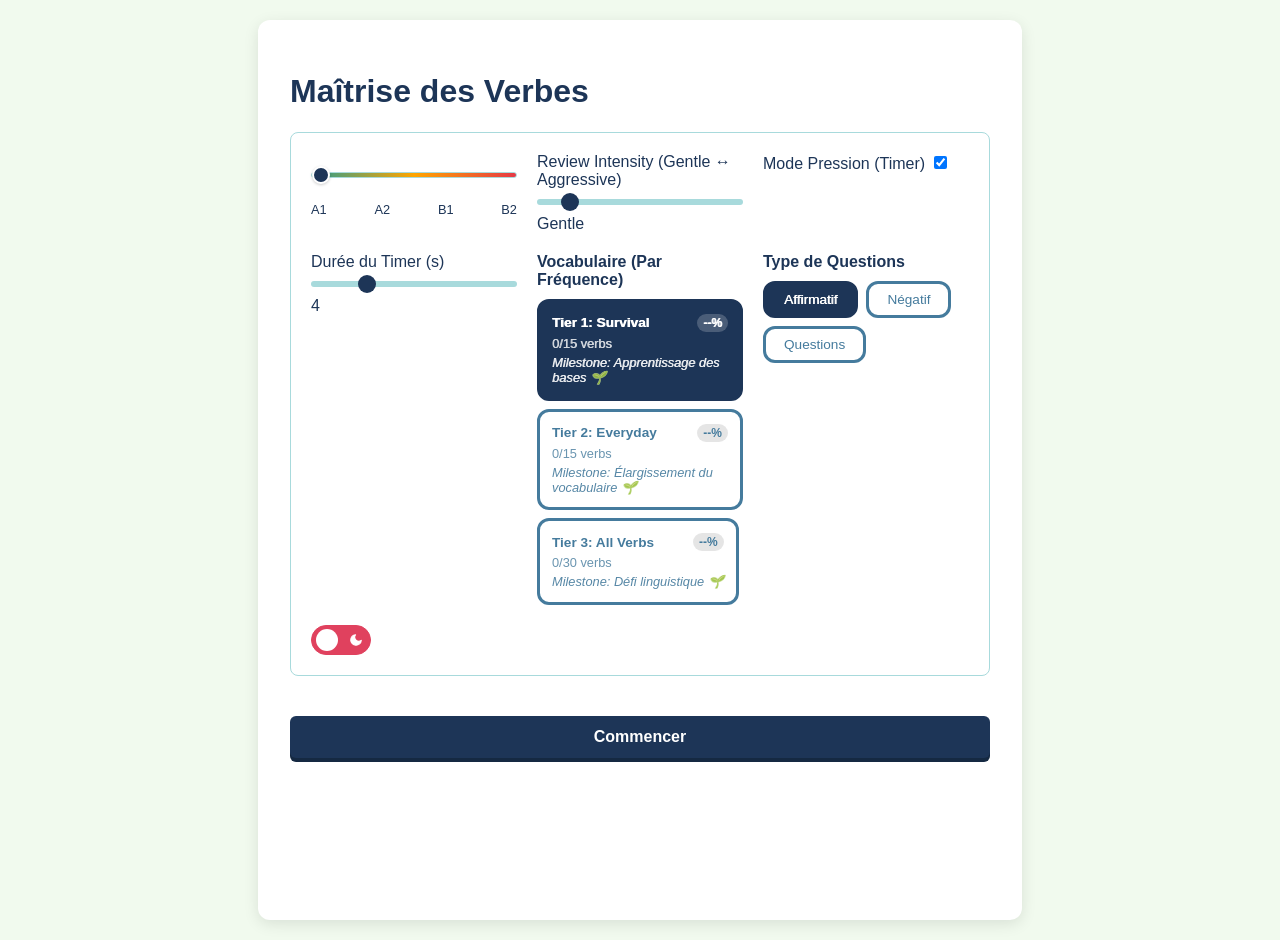
==== commit c95781bd: "Add files via upload" ====
--- a/index.html
+++ b/index.html
@@ -46,10 +46,22 @@
           </div>
           <div class="col">
             <strong>Vocabulaire (Par Fréquence)</strong>
-            <div id="type-filters" class="filter-button-group">
-              <button class="filter-btn" data-id="tier_1" onclick="toggleFilter('tier_1')">Tier 1: Survival<span class="mastery-badge">--%</span></button>
-              <button class="filter-btn" data-id="tier_2" onclick="toggleFilter('tier_2')">Tier 2: Everyday<span class="mastery-badge">--%</span></button>
-              <button class="filter-btn" data-id="tier_3_all" onclick="toggleFilter('tier_3_all')">Tier 3: All Verbs<span class="mastery-badge">--%</span></button>
+            <div id="type-filters" class="filter-button-group detailed-buttons">
+              <button class="filter-btn" data-id="tier_1" onclick="toggleFilter('tier_1')">
+                <div class="tier-title">Tier 1: Survival<span class="mastery-badge">--%</span></div>
+                <div class="tier-stats">0/40 verbs</div>
+                <div class="tier-milestone">Milestone: </div>
+              </button>
+              <button class="filter-btn" data-id="tier_2" onclick="toggleFilter('tier_2')">
+                <div class="tier-title">Tier 2: Everyday<span class="mastery-badge">--%</span></div>
+                <div class="tier-stats">0/80 verbs</div>
+                <div class="tier-milestone">Milestone: </div>
+              </button>
+              <button class="filter-btn" data-id="tier_3_all" onclick="toggleFilter('tier_3_all')">
+                <div class="tier-title">Tier 3: All Verbs<span class="mastery-badge">--%</span></div>
+                <div class="tier-stats">0/150 verbs</div>
+                <div class="tier-milestone">Milestone: </div>
+              </button>
             </div>
           </div>
           <div class="col">
@@ -104,7 +116,10 @@
       </div>
 
       <div id="drill" class="hidden">
-        <div id="scenario-display" class="scenario-badge">📍 Situation générale</div>
+        <div style="display: flex; justify-content: space-between; align-items: center; margin-bottom: 15px;">
+          <div id="scenario-display" class="scenario-badge">📍 Situation générale</div>
+          <div id="session-progress" class="session-badge">Question 1 / 20</div>
+        </div>
         <div style="display: flex; justify-content: space-between; align-items: center; margin-bottom: 10px;">
           <h2 id="verb-info" style="margin: 0;">Verb (Tense)</h2>
           <div id="audio-warning" class="hidden" onclick="document.getElementById('audio-modal').classList.remove('hidden')" title="Audio non disponible - Cliquez pour réparer" style="cursor: pointer; color: var(--error);">
@@ -159,6 +174,20 @@
         </div>
 
       </div>
+
+      <!-- Session Summary Screen -->
+      <div id="summary" class="hidden">
+        <h1 style="text-align: center; margin-bottom: 30px;">🎉 Session Complète !</h1>
+        
+        <div id="summary-stats-container" class="config-grid" style="margin-bottom: 30px;">
+          <!-- JS fills this with the delta logic -->
+        </div>
+
+        <div style="text-align: center;">
+          <button class="btn" style="margin-bottom: 10px;" onclick="startAnotherSession()">Continuer (20 de plus)</button>
+          <button class="btn alt-btn" onclick="returnToMenu()">Retour au menu</button>
+        </div>
+      </div>
     </div>
 
     <!-- Synchronous UI Hydration to prevent First Paint Flicker -->
--- a/style.css
+++ b/style.css
@@ -638,3 +638,85 @@
   animation: shake 0.3s;
   border-color: var(--error) !important;
 }
+
+/* =======================================================================
+   SESSION ARCHITECTURE - CONTEXT STYLES
+======================================================================= */
+
+.detailed-buttons .filter-btn {
+  display: flex;
+  flex-direction: column;
+  align-items: flex-start;
+  padding: 12px;
+  gap: 4px;
+}
+
+.tier-title {
+  font-weight: bold;
+  display: flex;
+  justify-content: space-between;
+  align-items: center;
+  width: 100%;
+}
+
+.tier-stats {
+  font-size: 0.8rem;
+  opacity: 0.8;
+}
+
+.tier-milestone {
+  font-size: 0.8rem;
+  font-style: italic;
+  opacity: 0.9;
+  text-align: left;
+  line-height: 1.2;
+}
+
+.session-badge {
+  background: var(--surface);
+  color: var(--text);
+  padding: 5px 12px;
+  border-radius: 12px;
+  font-size: 0.9rem;
+  font-weight: bold;
+  border: 1px solid var(--border);
+}
+
+.stat-card {
+  background-color: var(--surface);
+  border: 1px solid var(--border);
+  border-radius: 8px;
+  padding: 15px;
+  text-align: center;
+  display: flex;
+  flex-direction: column;
+  justify-content: center;
+}
+
+.stat-card h3 {
+  margin: 0 0 10px 0;
+  color: var(--primary);
+  font-size: 1.1rem;
+}
+
+.stat-card .main-stat {
+  font-size: 1.8rem;
+  font-weight: bold;
+  margin-bottom: 5px;
+}
+
+.stat-card .delta {
+  font-size: 0.9rem;
+  color: var(--success);
+  font-weight: bold;
+}
+
+.alt-btn {
+  background: var(--surface);
+  color: var(--text);
+  border: 1px solid var(--border);
+}
+
+.alt-btn:hover {
+  background: var(--border);
+}
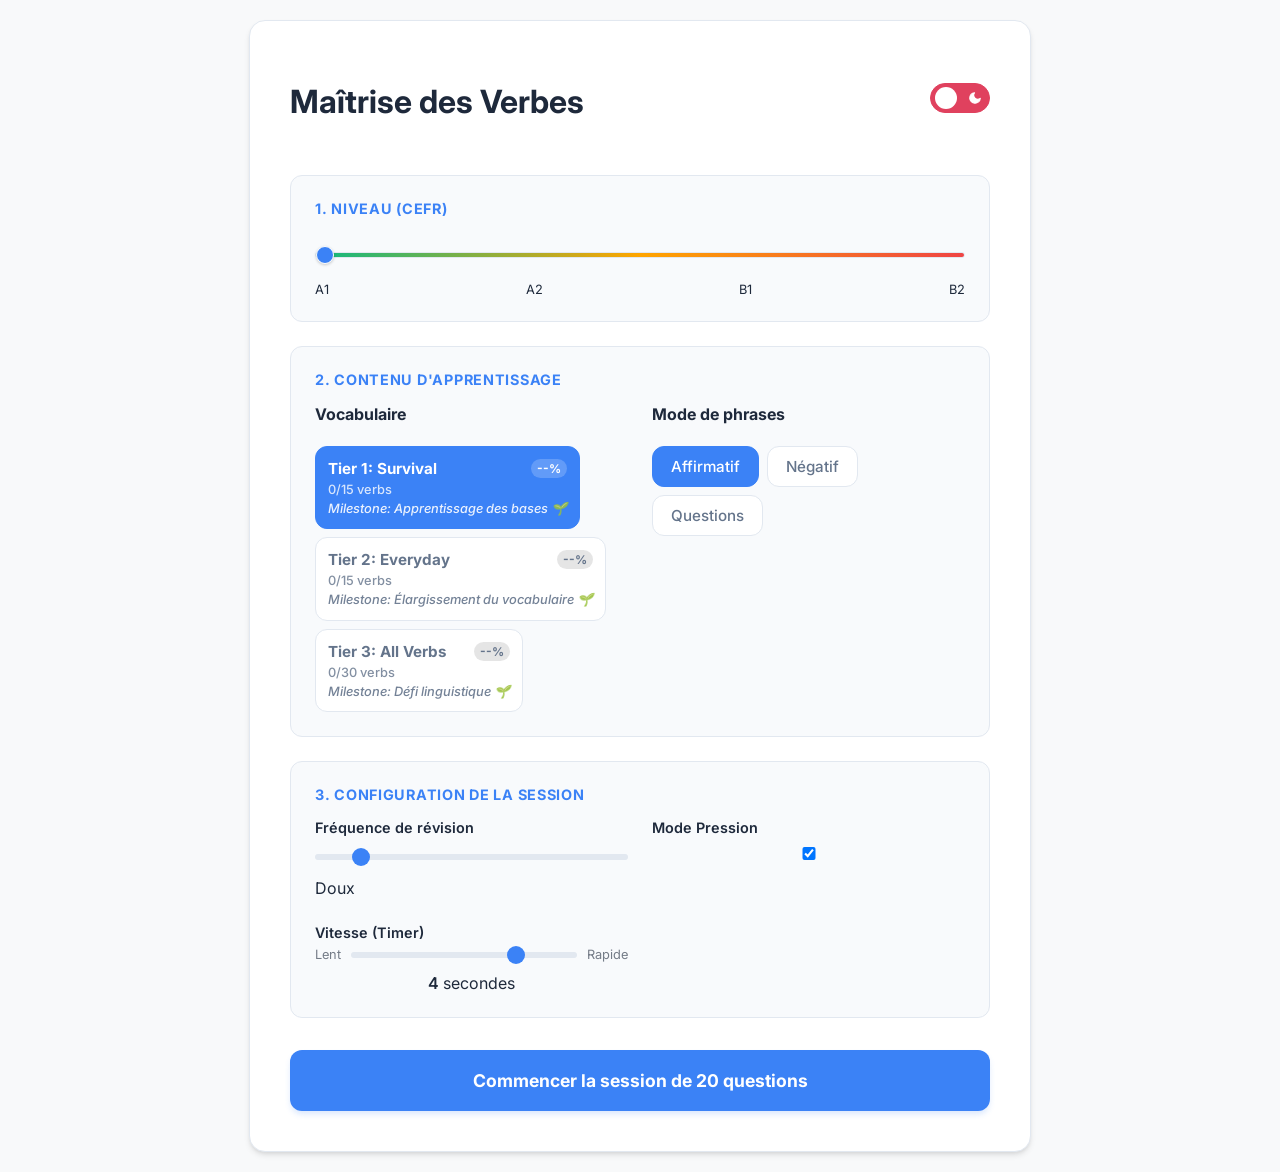
==== commit ad88c04c: "Add files via upload" ====
--- a/index.html
+++ b/index.html
@@ -12,6 +12,9 @@
         }
       })();
     </script>
+    <link rel="preconnect" href="https://fonts.googleapis.com">
+    <link rel="preconnect" href="https://fonts.gstatic.com" crossorigin>
+    <link href="https://fonts.googleapis.com/css2?family=Inter:wght@300;400;500;600;700&display=swap" rel="stylesheet">
     <link rel="stylesheet" href="style.css" />
 
     <title>Maîtrise des Verbes Français</title>
@@ -19,100 +22,98 @@
   <body class="preload">
     <div class="container">
       <div id="setup">
-        <h1>Maîtrise des Verbes</h1>
-        <div class="config-grid">
-          <div class="col" data-purpose="cefr-level-selection">
-            <input type="range" id="cefr-level-slider" min="0" max="3" step="1" value="0" />
-            <div style="display: flex; justify-content: space-between; font-size: 0.8rem; margin-top: 5px">
-              <span>A1</span>
-              <span>A2</span>
-              <span>B1</span>
-              <span>B2</span>
-            </div>
-          </div>
-          <div class="setting-item">
-            <label>Review Intensity (Gentle ↔ Aggressive)</label>
-            <input type="range" id="intensity-slider" min="1" max="9" value="2" step="1" />
-            <span id="intensity-val">Gentle</span>
-          </div>
-          <div class="setting-item">
-            <label>Mode Pression (Timer)</label>
-            <input type="checkbox" id="pressure-toggle" checked />
-          </div>
-          <div class="setting-item" id="timer-setting">
-            <label>Durée du Timer (s)</label>
-            <input type="range" id="timer-slider" min="2" max="10" value="4" step="1" />
-            <span id="timer-val">4</span>
-          </div>
-          <div class="col">
-            <strong>Vocabulaire (Par Fréquence)</strong>
-            <div id="type-filters" class="filter-button-group detailed-buttons">
-              <button class="filter-btn" data-id="tier_1" onclick="toggleFilter('tier_1')">
-                <div class="tier-title">Tier 1: Survival<span class="mastery-badge">--%</span></div>
-                <div class="tier-stats">0/40 verbs</div>
-                <div class="tier-milestone">Milestone: </div>
-              </button>
-              <button class="filter-btn" data-id="tier_2" onclick="toggleFilter('tier_2')">
-                <div class="tier-title">Tier 2: Everyday<span class="mastery-badge">--%</span></div>
-                <div class="tier-stats">0/80 verbs</div>
-                <div class="tier-milestone">Milestone: </div>
-              </button>
-              <button class="filter-btn" data-id="tier_3_all" onclick="toggleFilter('tier_3_all')">
-                <div class="tier-title">Tier 3: All Verbs<span class="mastery-badge">--%</span></div>
-                <div class="tier-stats">0/150 verbs</div>
-                <div class="tier-milestone">Milestone: </div>
-              </button>
-            </div>
-          </div>
-          <div class="col">
-            <strong>Type de Questions</strong>
-            <div id="question-type-filters" class="filter-button-group">
-              <button class="filter-btn" data-id="affirmative" onclick="toggleSentenceType('affirmative')">Affirmatif</button>
-              <button class="filter-btn" data-id="negative" onclick="toggleSentenceType('negative')">Négatif</button>
-              <button class="filter-btn" data-id="question" onclick="toggleSentenceType('question')">Questions</button>
-            </div>
-          </div>
+        <div style="display: flex; justify-content: space-between; align-items: baseline; margin-bottom: 2rem;">
+          <h1>Maîtrise des Verbes</h1>
           <div class="theme-switch">
             <input type="checkbox" id="toggle" onclick="toggleDarkMode()" />
             <label for="toggle">
               <div class="icons">
-                <svg
-                  class="sun"
-                  xmlns="http://www.w3.org/2000/svg"
-                  viewBox="0 0 24 24"
-                  fill="currentColor"
-                  stroke="currentColor"
-                  stroke-width="2"
-                  stroke-linecap="round"
-                  stroke-linejoin="round"
-                >
-                  <circle cx="12" cy="12" r="5"></circle>
-                  <line x1="12" y1="1" x2="12" y2="3"></line>
-                  <line x1="12" y1="21" x2="12" y2="23"></line>
-                  <line x1="4.22" y1="4.22" x2="5.64" y2="5.64"></line>
-                  <line x1="18.36" y1="18.36" x2="19.78" y2="19.78"></line>
-                  <line x1="1" y1="12" x2="3" y2="12"></line>
-                  <line x1="21" y1="12" x2="23" y2="12"></line>
-                  <line x1="4.22" y1="19.78" x2="5.64" y2="18.36"></line>
-                  <line x1="18.36" y1="5.64" x2="19.78" y2="4.22"></line>
-                </svg>
-                <svg
-                  class="moon"
-                  xmlns="http://www.w3.org/2000/svg"
-                  viewBox="0 0 24 24"
-                  fill="currentColor"
-                  stroke="currentColor"
-                  stroke-width="2"
-                  stroke-linecap="round"
-                  stroke-linejoin="round"
-                >
-                  <path d="M21 12.79A9 9 0 1 1 11.21 3 7 7 0 0 0 21 12.79z"></path>
-                </svg>
+                <svg class="sun" xmlns="http://www.w3.org/2000/svg" viewBox="0 0 24 24" fill="currentColor" stroke="currentColor" stroke-width="2" stroke-linecap="round" stroke-linejoin="round"><circle cx="12" cy="12" r="5"></circle><line x1="12" y1="1" x2="12" y2="3"></line><line x1="12" y1="21" x2="12" y2="23"></line><line x1="4.22" y1="4.22" x2="5.64" y2="5.64"></line><line x1="18.36" y1="18.36" x2="19.78" y2="19.78"></line><line x1="1" y1="12" x2="3" y2="12"></line><line x1="21" y1="12" x2="23" y2="12"></line><line x1="4.22" y1="19.78" x2="5.64" y2="18.36"></line><line x1="18.36" y1="5.64" x2="19.78" y2="4.22"></line></svg>
+                <svg class="moon" xmlns="http://www.w3.org/2000/svg" viewBox="0 0 24 24" fill="currentColor" stroke="currentColor" stroke-width="2" stroke-linecap="round" stroke-linejoin="round"><path d="M21 12.79A9 9 0 1 1 11.21 3 7 7 0 0 0 21 12.79z"></path></svg>
               </div>
             </label>
           </div>
         </div>
-        <button class="btn" onclick="startDrill()">Commencer</button>
+
+        <div class="setup-layout">
+          <!-- 1. Curriculum Card -->
+          <div class="setup-card">
+            <h3>1. Niveau (CEFR)</h3>
+            <div data-purpose="cefr-level-selection">
+              <input type="range" id="cefr-level-slider" min="0" max="3" step="1" value="0" />
+              <div style="display: flex; justify-content: space-between; font-size: 0.8rem; margin-top: 5px">
+                <span>A1</span>
+                <span>A2</span>
+                <span>B1</span>
+                <span>B2</span>
+              </div>
+            </div>
+          </div>
+
+          <!-- 2. Content Card -->
+          <div class="setup-card">
+            <h3>2. Contenu d'apprentissage</h3>
+            <div class="card-row">
+              <div class="col">
+                <strong>Vocabulaire</strong>
+                <div id="type-filters" class="filter-button-group detailed-buttons">
+                  <button class="filter-btn" data-id="tier_1" onclick="toggleFilter('tier_1')">
+                    <div class="tier-title">Tier 1: Survival<span class="mastery-badge">--%</span></div>
+                    <div class="tier-stats">0/40 verbs</div>
+                    <div class="tier-milestone">Milestone: </div>
+                  </button>
+                  <button class="filter-btn" data-id="tier_2" onclick="toggleFilter('tier_2')">
+                    <div class="tier-title">Tier 2: Everyday<span class="mastery-badge">--%</span></div>
+                    <div class="tier-stats">0/80 verbs</div>
+                    <div class="tier-milestone">Milestone: </div>
+                  </button>
+                  <button class="filter-btn" data-id="tier_3_all" onclick="toggleFilter('tier_3_all')">
+                    <div class="tier-title">Tier 3: All Verbs<span class="mastery-badge">--%</span></div>
+                    <div class="tier-stats">0/150 verbs</div>
+                    <div class="tier-milestone">Milestone: </div>
+                  </button>
+                </div>
+              </div>
+              <div class="col">
+                <strong>Mode de phrases</strong>
+                <div id="question-type-filters" class="filter-button-group">
+                  <button class="filter-btn" data-id="affirmative" onclick="toggleSentenceType('affirmative')">Affirmatif</button>
+                  <button class="filter-btn" data-id="negative" onclick="toggleSentenceType('negative')">Négatif</button>
+                  <button class="filter-btn" data-id="question" onclick="toggleSentenceType('question')">Questions</button>
+                </div>
+              </div>
+            </div>
+          </div>
+
+          <!-- 3. Session Config Card -->
+          <div class="setup-card">
+            <h3>3. Configuration de la session</h3>
+            <div class="card-row">
+              <div class="setting-item">
+                <label>Fréquence de révision</label>
+                <input type="range" id="intensity-slider" min="1" max="9" value="2" step="1" />
+                <span id="intensity-val">Adaptatif</span>
+              </div>
+              <div class="setting-item">
+                <label>Mode Pression</label>
+                <input type="checkbox" id="pressure-toggle" checked />
+              </div>
+              <div class="setting-item" id="timer-setting">
+                <label>Vitesse (Timer)</label>
+                <div style="display: flex; align-items: center; gap: 10px;">
+                  <span style="font-size: 0.8rem; opacity: 0.6">Lent</span>
+                  <input type="range" id="timer-slider" min="2" max="10" value="4" step="1" style="flex: 1" />
+                  <span style="font-size: 0.8rem; opacity: 0.6">Rapide</span>
+                </div>
+                <div style="text-align: center; margin-top: 5px;">
+                  <span id="timer-val" style="font-weight: 600">4</span> secondes
+                </div>
+              </div>
+            </div>
+          </div>
+        </div>
+
+        <button class="btn" style="margin-top: 2rem; padding: 20px;" onclick="startDrill()">Commencer la session de 20 questions</button>
       </div>
 
       <div id="drill" class="hidden">
@@ -120,15 +121,18 @@
           <div id="scenario-display" class="scenario-badge">📍 Situation générale</div>
           <div id="session-progress" class="session-badge">Question 1 / 20</div>
         </div>
-        <div style="display: flex; justify-content: space-between; align-items: center; margin-bottom: 10px;">
-          <h2 id="verb-info" style="margin: 0;">Verb (Tense)</h2>
+        <div style="margin-bottom: 5px;">
+          <h2 id="verb-info" style="margin: 0;">Verb</h2>
+          <p id="tense-info" style="margin-bottom: 10px; opacity: 0.8; font-size: 0.9rem; font-weight: 500;" class="text-muted">(Tense)</p>
           <div id="audio-warning" class="hidden" onclick="document.getElementById('audio-modal').classList.remove('hidden')" title="Audio non disponible - Cliquez pour réparer" style="cursor: pointer; color: var(--error);">
             <svg xmlns="http://www.w3.org/2000/svg" width="28" height="28" viewBox="0 0 24 24" fill="none" stroke="currentColor" stroke-width="2" stroke-linecap="round" stroke-linejoin="round"><path d="M11 5L6 9H2v6h4l5 4V5z"></path><line x1="23" y1="9" x2="17" y2="15"></line><line x1="17" y1="9" x2="23" y2="15"></line></svg>
           </div>
         </div>
-        <p id="sentence-display">Sentence goes here...</p>
-
-        <p id="translation-display" class="hidden" style="font-style: italic; opacity: 0.8">Translation goes here...</p>
+
+        <div class="sentence-box">
+          <p id="sentence-display">Sentence goes here...</p>
+          <p id="translation-display" class="hidden" style="font-family: var(--font-sans); font-size: 1rem; font-style: italic; opacity: 0.5; margin-top: 10px;">Translation goes here...</p>
+        </div>
 
         <div id="timer-container" class="timer-bar-container hidden">
           <div id="timer-fill" class="timer-bar-fill"></div>
--- a/style.css
+++ b/style.css
@@ -3,98 +3,147 @@
   transition: none !important;
 }
 :root {
-  --bg: #f1faee;
-  --bg-page: #f1faee;
+  /* Clean Minimal Light Palette */
+  --bg: #f8f9fa;
+  --bg-page: #f8f9fa;
   --container: #ffffff;
   --bg-container: #ffffff;
-  --primary: #1d3557;
-  --accent: #457b9d;
-  --border: #a8dadc;
-  --error: #e63946;
-  --text: #1d3557;
-  --text-main: #1d3557;
-  --text-muted: #457b9d;
-  --success: #2a9d8f;
-  --transition: 0.3s ease;
+  
+  --primary: #3b82f6; /* Confident Blue */
+  --accent: #2563eb; /* Darker hover blue */
+  --border: #e2e8f0;
+  --border-light: #f1f5f9;
+  --secondary-bg: #f8fafc;
+  
+  --error: #ef4444; 
+  --success: #10b981;
+  
+  --text: #1e293b; /* Deep charcoal */
+  --text-main: #0f172a; /* Slate black for focused text */
+  --text-muted: #64748b;
+  
+  --transition: 0.2s ease;
+  
+  /* Fonts */
+  --font-sans: "Inter", -apple-system, BlinkMacSystemFont, "Segoe UI", Roboto, sans-serif;
 }
 
 .dark-mode {
-  --bg: #121212;
-  --bg-page: #121212;
-  --container: #1e1e1e;
-  --bg-container: #1e1e1e;
-
-  --text: #f1faee; /* Light Mint text */
-  --text-main: #f1faee;
-  --text-muted: #a8dadc;
-
-  --border: #457b9d;
-  --primary: #457b9d; /* Slightly lighter blue for buttons in dark */
-  --accent: #a8dadc;
-  --success: #2ecc71;
-  --error: #e63946;
+  /* Clean Minimal Dark Palette */
+  --bg: #0f172a;
+  --bg-page: #0f172a;
+  --container: #1e293b;
+  --bg-container: #1e293b;
+
+  --text: #f1f5f9;
+  --text-main: #f8fafc;
+  --text-muted: #94a3b8;
+
+  --border: #334155;
+  --border-light: #1e293b;
+  --secondary-bg: #0f172a; /* Match background for inset look */
+
+  --primary: #3b82f6;
+  --accent: #60a5fa;
+  --success: #34d399;
+  --error: #f87171;
 }
 
 /* 2. CORE LAYOUT */
 body {
-  font-family: "Segoe UI", sans-serif;
-  background-color: var(--bg); /* Removed !important */
+  font-family: var(--font-sans);
+  background-color: var(--bg);
   color: var(--text);
   display: flex;
   justify-content: center;
+  align-items: center; /* Organic centers vertically better */
   padding: 20px;
   min-height: 100vh;
   margin: 0;
-  transition:
-    background-color var(--transition),
-    color var(--transition);
+  transition: background-color var(--transition), color var(--transition);
 }
 
 .container {
-  background-color: var(--container); /* Use variable instead of #fff */
-  padding: 2rem;
+  background-color: var(--container);
+  padding: 2.5rem; 
+  border-radius: 16px; /* Modern neat corners */
+  box-shadow: 0 4px 6px -1px rgb(0 0 0 / 0.1), 0 2px 4px -2px rgb(0 0 0 / 0.1); /* Crisp minimal shadow */
+  border: 1px solid var(--border);
+  width: 100%;
+  max-width: 700px;
+  transition: background-color var(--transition), border-color var(--transition);
+}
+
+/* 3. COMPONENTS */
+.setup-layout {
+  display: flex;
+  flex-direction: column;
+  gap: 1.5rem;
+}
+
+.setup-card {
+  background-color: var(--secondary-bg);
+  padding: 1.5rem;
   border-radius: 12px;
-  box-shadow: 0 4px 15px rgba(0, 0, 0, 0.1);
-  width: 100%;
-  max-width: 700px;
-  transition: background-color var(--transition);
-}
-
-/* 3. COMPONENTS */
-.config-grid {
+  border: 1px solid var(--border);
+  transition: background-color var(--transition), border-color var(--transition);
+}
+
+.setup-card h3 {
+  margin: 0 0 1rem 0;
+  font-size: 0.9rem;
+  font-weight: 700;
+  color: var(--primary);
+  text-transform: uppercase;
+  letter-spacing: 0.05em;
+}
+
+.card-row {
   display: grid;
-  grid-template-columns: repeat(auto-fit, minmax(200px, 1fr));
-  gap: 20px;
-  margin-bottom: 30px;
-  background-color: var(--bg-container); /* Linked to theme */
-  color: var(--text-main);
-  padding: 20px;
-  border-radius: 8px;
-  border: 1px solid var(--border);
+  grid-template-columns: repeat(auto-fit, minmax(280px, 1fr));
+  gap: 1.5rem;
+}
+
+.col {
+  display: flex;
+  flex-direction: column;
+  gap: 0.75rem;
+}
+
+.setting-item {
+  display: flex;
+  flex-direction: column;
+  gap: 0.5rem;
+}
+
+.setting-item label {
+  font-weight: 600;
+  font-size: 0.9rem;
 }
 
 .btn {
-  background-color: var(--primary); /* Standard Navy */
-  color: #ffffff !important; /* Always white text */
+  background-color: var(--primary);
+  color: #ffffff !important;
   border: none;
-  padding: 12px 20px;
-  border-radius: 6px;
+  padding: 14px 24px;
+  border-radius: 12px; 
   cursor: pointer;
   width: 100%;
-  font-size: 1rem;
-  font-weight: bold;
-  transition:
-    background-color var(--transition),
-    transform 0.1s;
-}
+  font-size: 1.1rem;
+  font-family: var(--font-sans);
+  font-weight: 700;
+  transition: background-color var(--transition), transform 0.1s, box-shadow var(--transition);
+  box-shadow: 0 4px 6px -1px rgba(59, 130, 246, 0.2);
+}
+
 /* Custom Level Slider Styling */
 #cefr-level-slider {
   -webkit-appearance: none;
   appearance: none;
   width: 100%;
-  background: transparent; /* This removes the thick blocky background */
+  background: transparent;
   cursor: pointer;
-  height: 24px; /* Provides a clickable area for the thumb */
+  height: 24px;
   margin: 10px 0;
 }
 
@@ -121,25 +170,17 @@
   width: 18px;
   border-radius: 50%;
   background: var(--primary);
-  /* Centers the 18px knob on the 6px track: (6/2) - (18/2) = -6 */
   margin-top: -7px;
-  border: 2px solid var(--bg-container);
+  border: 1px solid var(--bg-container);
   box-shadow: 0 1px 3px rgba(0, 0, 0, 0.2);
 }
 
-/* The Start Button */
-#setup .btn {
-  box-shadow: 0 4px 0 #152942; /* The "Clicky" shadow */
-  margin-top: 10px;
-}
-
 .btn:hover {
-  background-color: var(--accent); /* Switches to Sky Blue on hover */
+  background-color: var(--accent);
 }
 
 .btn:active {
   transform: translateY(2px);
-  box-shadow: 0 2px 0 #152942;
 }
 
 /* Memory Meter */
@@ -170,20 +211,11 @@
   transition: all 0.3s ease;
 }
 
-/* The "Vérifier" (Check) Button - Use the Red here for cheeriness! */
-#check-btn {
-  background-color: var(--error);
-  color: white;
-  border: none;
-  padding: 10px 20px;
-  cursor: pointer;
-}
-
 /* New logic: Specific state for when it's not clickable */
 #check-btn:disabled {
   opacity: 0.4;
   cursor: not-allowed;
-  filter: grayscale(30%); /* Optional: makes it look even more 'off' */
+  filter: grayscale(30%);
 }
 
 /* Fix default white slider tracks in dark mode */
@@ -494,28 +526,23 @@
 }
 
 .filter-btn {
-  padding: 8px 18px;
+  padding: 10px 18px;
   background: var(--bg-container);
   color: var(--text-muted);
-  /* Use a consistent border width for both states to prevent shifting */
-  border: 3px solid #457b9d;
+  border: 1px solid var(--border);
   border-radius: 12px;
   cursor: pointer;
-  font-size: 0.85rem;
+  font-size: 0.95rem;
+  font-family: var(--font-sans);
   font-weight: 500;
-  transition:
-    border-color 0.2s,
-    background-color 0.2s,
-    color 0.2s;
+  transition: border-color 0.2s, background-color 0.2s, color 0.2s;
 }
 
 /* ACTIVE STATE: Only changes colors, not dimensions */
 .filter-btn.active {
   color: #ffffff; /* White text for active */
-  border-color: var(--primary); /* Border color changes, but stays 3px */
-  background-color: var(--primary); /* Navy background for active */
-  /* font-weight: 700; /* Bold text usually won't shift width in modern browsers if container is flex */
-  text-shadow: 0.6px 0 0 currentColor;
+  border-color: var(--primary);
+  background-color: var(--primary);
 }
 
 /* HOVER: Visual feedback without resizing */
@@ -543,46 +570,76 @@
   display: none !important;
 }
 
+.sentence-box {
+  padding: 20px;
+  background-color: var(--secondary-bg);
+  border-radius: 12px;
+  border: 1px solid var(--border-light);
+  margin-bottom: 25px;
+}
+
 #drill,
 #sentence,
 .sentence-display {
-  color: var(--text-main) !important; /* Forces link to the variable */
+  color: var(--text-main) !important;
   text-align: center;
+  font-family: var(--font-sans);
   font-size: 1.4rem;
-  margin: 20px 0;
-  line-height: 1.6;
+  font-weight: 500;
+  margin: 10px 0;
+  line-height: 1.5;
 }
 
 #verb-info,
 .verb-display {
-  color: var(--accent) !important; /* Clue/Verb color */
-  font-weight: bold;
-  font-size: 1.8rem;
-  margin-bottom: 10px;
-  text-transform: uppercase;
+  color: var(--text-main) !important;
+  font-family: var(--font-sans);
+  font-weight: 700;
+  font-size: 2.2rem;
+  margin-bottom: 2px;
+}
+
+.scenario-badge {
+  display: inline-block;
+  background-color: var(--primary);
+  color: #fff;
+  padding: 4px 12px;
+  border-radius: 8px;
+  font-size: 0.8rem;
+  font-family: var(--font-sans);
+  font-weight: 500;
 }
 
 /* Ensure the input box also matches the theme */
 #answer-input {
-  display: block; /* Needed to make margin: auto work */
-  margin: 20px auto; /* Centers the box and adds space above/below */
+  display: block;
+  margin: 20px auto;
   width: 80%;
-  max-width: 400px; /* Prevents it from getting too wide on tablets */
-  padding: 12px;
+  max-width: 400px;
+  padding: 14px;
   font-size: 1.2rem;
   background-color: var(--bg-page);
   color: var(--text-main);
-  border: 2px solid var(--border);
-  border-radius: 8px;
-  text-align: center; /* Centers the text YOU type inside the box */
+  border: 1px solid var(--border);
+  border-radius: 8px; /* Clean standard radius */
+  font-family: var(--font-sans); /* Force sans-serif */
+  text-align: center;
+  transition: border-color var(--transition), box-shadow var(--transition);
+}
+
+#answer-input:focus {
+  outline: none;
+  border-color: var(--primary);
+  box-shadow: 0 0 0 3px rgba(59, 130, 246, 0.2); /* Clean blue focus ring */
 }
 
 .feedback {
   margin: 15px 0;
-  padding: 10px;
-  border-radius: 8px;
-  font-weight: bold;
+  padding: 15px;
+  border-radius: 16px;
+  font-weight: 600;
   text-align: center;
+  font-family: var(--font-sans); /* Force sans-serif */
 }
 
 .feedback.correct {
@@ -604,9 +661,9 @@
 /* Timer Bar */
 .timer-bar-container {
   width: 100%;
-  height: 8px;
-  background: rgba(0, 0, 0, 0.1);
-  border-radius: 4px;
+  height: 6px;
+  background: var(--border-light);
+  border-radius: 8px;
   margin: 10px 0 20px 0;
   overflow: hidden;
 }
@@ -614,7 +671,8 @@
 .timer-bar-fill {
   height: 100%;
   width: 100%;
-  background: var(--success);
+  background: var(--primary); /* Matched to Organic instead of green */
+  border-radius: inherit; /* Fixes flat right edge */
   transition: width 0.1s linear, background-color 0.3s ease;
 }
 
@@ -673,13 +731,14 @@
 }
 
 .session-badge {
-  background: var(--surface);
-  color: var(--text);
-  padding: 5px 12px;
-  border-radius: 12px;
-  font-size: 0.9rem;
-  font-weight: bold;
+  background: var(--bg-page);
+  color: var(--text-muted);
+  padding: 4px 12px;
+  border-radius: 8px;
   border: 1px solid var(--border);
+  font-size: 0.8rem;
+  font-family: var(--font-sans);
+  font-weight: 500;
 }
 
 .stat-card {
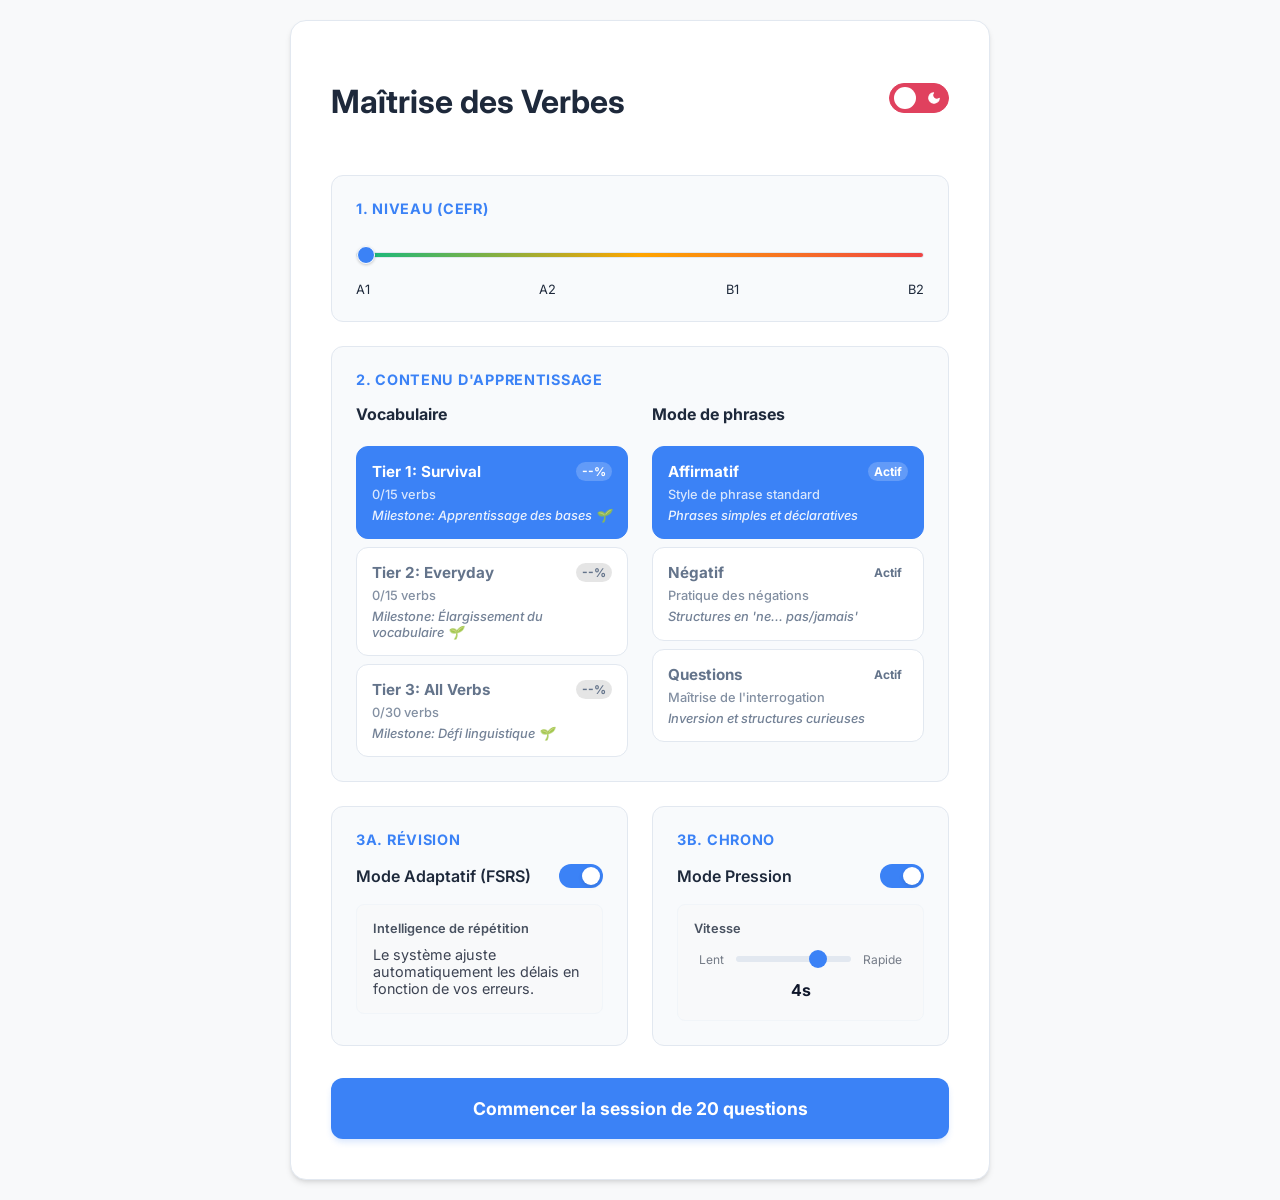
==== commit 17a8c2a4: "Add files via upload" ====
--- a/index.html
+++ b/index.html
@@ -76,41 +76,77 @@
               </div>
               <div class="col">
                 <strong>Mode de phrases</strong>
-                <div id="question-type-filters" class="filter-button-group">
-                  <button class="filter-btn" data-id="affirmative" onclick="toggleSentenceType('affirmative')">Affirmatif</button>
-                  <button class="filter-btn" data-id="negative" onclick="toggleSentenceType('negative')">Négatif</button>
-                  <button class="filter-btn" data-id="question" onclick="toggleSentenceType('question')">Questions</button>
-                </div>
-              </div>
-            </div>
-          </div>
-
-          <!-- 3. Session Config Card -->
-          <div class="setup-card">
-            <h3>3. Configuration de la session</h3>
-            <div class="card-row">
-              <div class="setting-item">
-                <label>Fréquence de révision</label>
-                <input type="range" id="intensity-slider" min="1" max="9" value="2" step="1" />
-                <span id="intensity-val">Adaptatif</span>
-              </div>
-              <div class="setting-item">
-                <label>Mode Pression</label>
-                <input type="checkbox" id="pressure-toggle" checked />
-              </div>
-              <div class="setting-item" id="timer-setting">
-                <label>Vitesse (Timer)</label>
-                <div style="display: flex; align-items: center; gap: 10px;">
-                  <span style="font-size: 0.8rem; opacity: 0.6">Lent</span>
-                  <input type="range" id="timer-slider" min="2" max="10" value="4" step="1" style="flex: 1" />
-                  <span style="font-size: 0.8rem; opacity: 0.6">Rapide</span>
-                </div>
-                <div style="text-align: center; margin-top: 5px;">
-                  <span id="timer-val" style="font-weight: 600">4</span> secondes
-                </div>
-              </div>
-            </div>
-          </div>
+                <div id="question-type-filters" class="filter-button-group detailed-buttons">
+                  <button class="filter-btn" data-id="affirmative" onclick="toggleSentenceType('affirmative')">
+                    <div class="tier-title">Affirmatif <span class="mastery-badge" style="background: rgba(255,255,255,0.2);">Actif</span></div>
+                    <div class="tier-stats">Style de phrase standard</div>
+                    <div class="tier-milestone">Phrases simples et déclaratives</div>
+                  </button>
+                  <button class="filter-btn" data-id="negative" onclick="toggleSentenceType('negative')">
+                    <div class="tier-title">Négatif <span class="mastery-badge" style="background: rgba(255,255,255,0.2);">Actif</span></div>
+                    <div class="tier-stats">Pratique des négations</div>
+                    <div class="tier-milestone">Structures en 'ne... pas/jamais'</div>
+                  </button>
+                  <button class="filter-btn" data-id="question" onclick="toggleSentenceType('question')">
+                    <div class="tier-title">Questions <span class="mastery-badge" style="background: rgba(255,255,255,0.2);">Actif</span></div>
+                    <div class="tier-stats">Maîtrise de l'interrogation</div>
+                    <div class="tier-milestone">Inversion et structures curieuses</div>
+                  </button>
+                </div>
+              </div>
+            </div>
+          </div>
+
+        <div class="card-row">
+          <!-- 3a. Révision Card -->
+          <div class="setup-card">
+            <h3>3a. Révision</h3>
+            <div class="setting-item">
+              <div class="toggle-header">
+                <label for="revision-toggle">Mode Adaptatif (FSRS)</label>
+                <label class="toggle-switch">
+                  <input type="checkbox" id="revision-toggle" checked />
+                  <span class="slider"></span>
+                </label>
+              </div>
+              
+              <div class="timer-nested-box">
+                <label class="sub-label">Intelligence de répétition</label>
+                <div class="value-display" style="margin-top: 0; font-size: 0.9rem; opacity: 0.8; font-weight: normal; text-align: left;">
+                  Le système ajuste automatiquement les délais en fonction de vos erreurs.
+                </div>
+              </div>
+            </div>
+          </div>
+
+          <!-- 3b. Chrono Card -->
+          <div class="setup-card">
+            <h3>3b. Chrono</h3>
+            <div class="setting-item">
+              <div class="toggle-header">
+                <label for="pressure-toggle">Mode Pression</label>
+                <label class="toggle-switch">
+                  <input type="checkbox" id="pressure-toggle" checked />
+                  <span class="slider"></span>
+                </label>
+              </div>
+              
+              <div id="timer-setting" class="timer-nested-box">
+                <label class="sub-label">Vitesse</label>
+                <div class="slider-wrapper">
+                  <div style="display: flex; align-items: center; gap: 12px; width: 100%;">
+                    <span class="slider-label">Lent</span>
+                    <input type="range" id="timer-slider" min="2" max="10" value="4" step="1" style="flex: 1" />
+                    <span class="slider-label">Rapide</span>
+                  </div>
+                  <div class="value-display">
+                    <span id="timer-val">4</span>s
+                  </div>
+                </div>
+              </div>
+            </div>
+          </div>
+        </div>
         </div>
 
         <button class="btn" style="margin-top: 2rem; padding: 20px;" onclick="startDrill()">Commencer la session de 20 questions</button>
--- a/style.css
+++ b/style.css
@@ -1,4 +1,7 @@
-/* 1. VARIABLES & THEMES */
+* {
+  box-sizing: border-box;
+}
+
 body.preload .filter-btn {
   transition: none !important;
 }
@@ -98,27 +101,100 @@
   letter-spacing: 0.05em;
 }
 
+/* Vertical Stack for specific cards like Setup 3 */
+.setup-stack {
+  display: flex;
+  flex-direction: column;
+  gap: 1.5rem;
+}
+
+.setup-divider {
+  height: 1px;
+  background-color: var(--border);
+  opacity: 0.5;
+  margin: 0.5rem 0;
+}
+
 .card-row {
   display: grid;
   grid-template-columns: repeat(auto-fit, minmax(280px, 1fr));
   gap: 1.5rem;
 }
 
+/* Symmetrical balance for Card Rows (Section 2 & 3) */
+#setup .card-row {
+  grid-template-columns: 1fr 1fr;
+  align-items: stretch;
+}
+
+@media (max-width: 768px) {
+  #setup .card-row {
+    grid-template-columns: 1fr;
+  }
+}
+
 .col {
   display: flex;
   flex-direction: column;
   gap: 0.75rem;
+  width: 100%;
 }
 
 .setting-item {
   display: flex;
   flex-direction: column;
-  gap: 0.5rem;
 }
 
 .setting-item label {
   font-weight: 600;
-  font-size: 0.9rem;
+  font-size: 1rem;
+  margin-bottom: 0.5rem;
+}
+
+.slider-wrapper {
+  padding: 0 5px;
+}
+
+.value-display {
+  text-align: center;
+  margin-top: 8px;
+  font-weight: 700;
+  color: var(--text-main);
+  min-height: 1.5rem;
+}
+
+.toggle-header {
+  display: flex;
+  justify-content: space-between;
+  align-items: center;
+  margin-bottom: 1rem;
+  width: 100%;
+}
+
+.toggle-header label {
+  margin: 0;
+  cursor: pointer;
+}
+
+.timer-nested-box {
+  padding: 1rem;
+  background-color: var(--bg-page);
+  border-radius: 8px;
+  border: 1px solid var(--border-light);
+  width: 100%;
+}
+
+.sub-label {
+  font-size: 0.8rem !important;
+  opacity: 0.8;
+  margin-bottom: 10px !important;
+  display: block;
+}
+
+.slider-label {
+  font-size: 0.75rem;
+  opacity: 0.6;
+  white-space: nowrap;
 }
 
 .btn {
@@ -705,8 +781,10 @@
   display: flex;
   flex-direction: column;
   align-items: flex-start;
-  padding: 12px;
-  gap: 4px;
+  padding: 15px;
+  gap: 6px;
+  width: 100%; /* Even out widths */
+  text-align: left;
 }
 
 .tier-title {
@@ -779,3 +857,56 @@
 .alt-btn:hover {
   background: var(--border);
 }
+/* --- Modern Toggle Switch --- */
+.toggle-switch {
+  position: relative;
+  display: inline-block;
+  width: 44px;
+  height: 24px;
+  margin-top: 5px;
+}
+
+/* Hide default checkbox */
+.toggle-switch input {
+  opacity: 0;
+  width: 0;
+  height: 0;
+}
+
+/* The slider track */
+.slider {
+  position: absolute;
+  cursor: pointer;
+  top: 0;
+  left: 0;
+  right: 0;
+  bottom: 0;
+  background-color: var(--border);
+  transition: .4s;
+  border-radius: 24px;
+}
+
+.slider:before {
+  position: absolute;
+  content: "";
+  height: 18px;
+  width: 18px;
+  left: 3px;
+  bottom: 3px;
+  background-color: white;
+  transition: .4s;
+  border-radius: 50%;
+  box-shadow: 0 2px 4px rgba(0, 0, 0, 0.1);
+}
+
+input:checked + .slider {
+  background-color: var(--primary);
+}
+
+input:focus + .slider {
+  box-shadow: 0 0 1px var(--primary);
+}
+
+input:checked + .slider:before {
+  transform: translateX(20px);
+}
